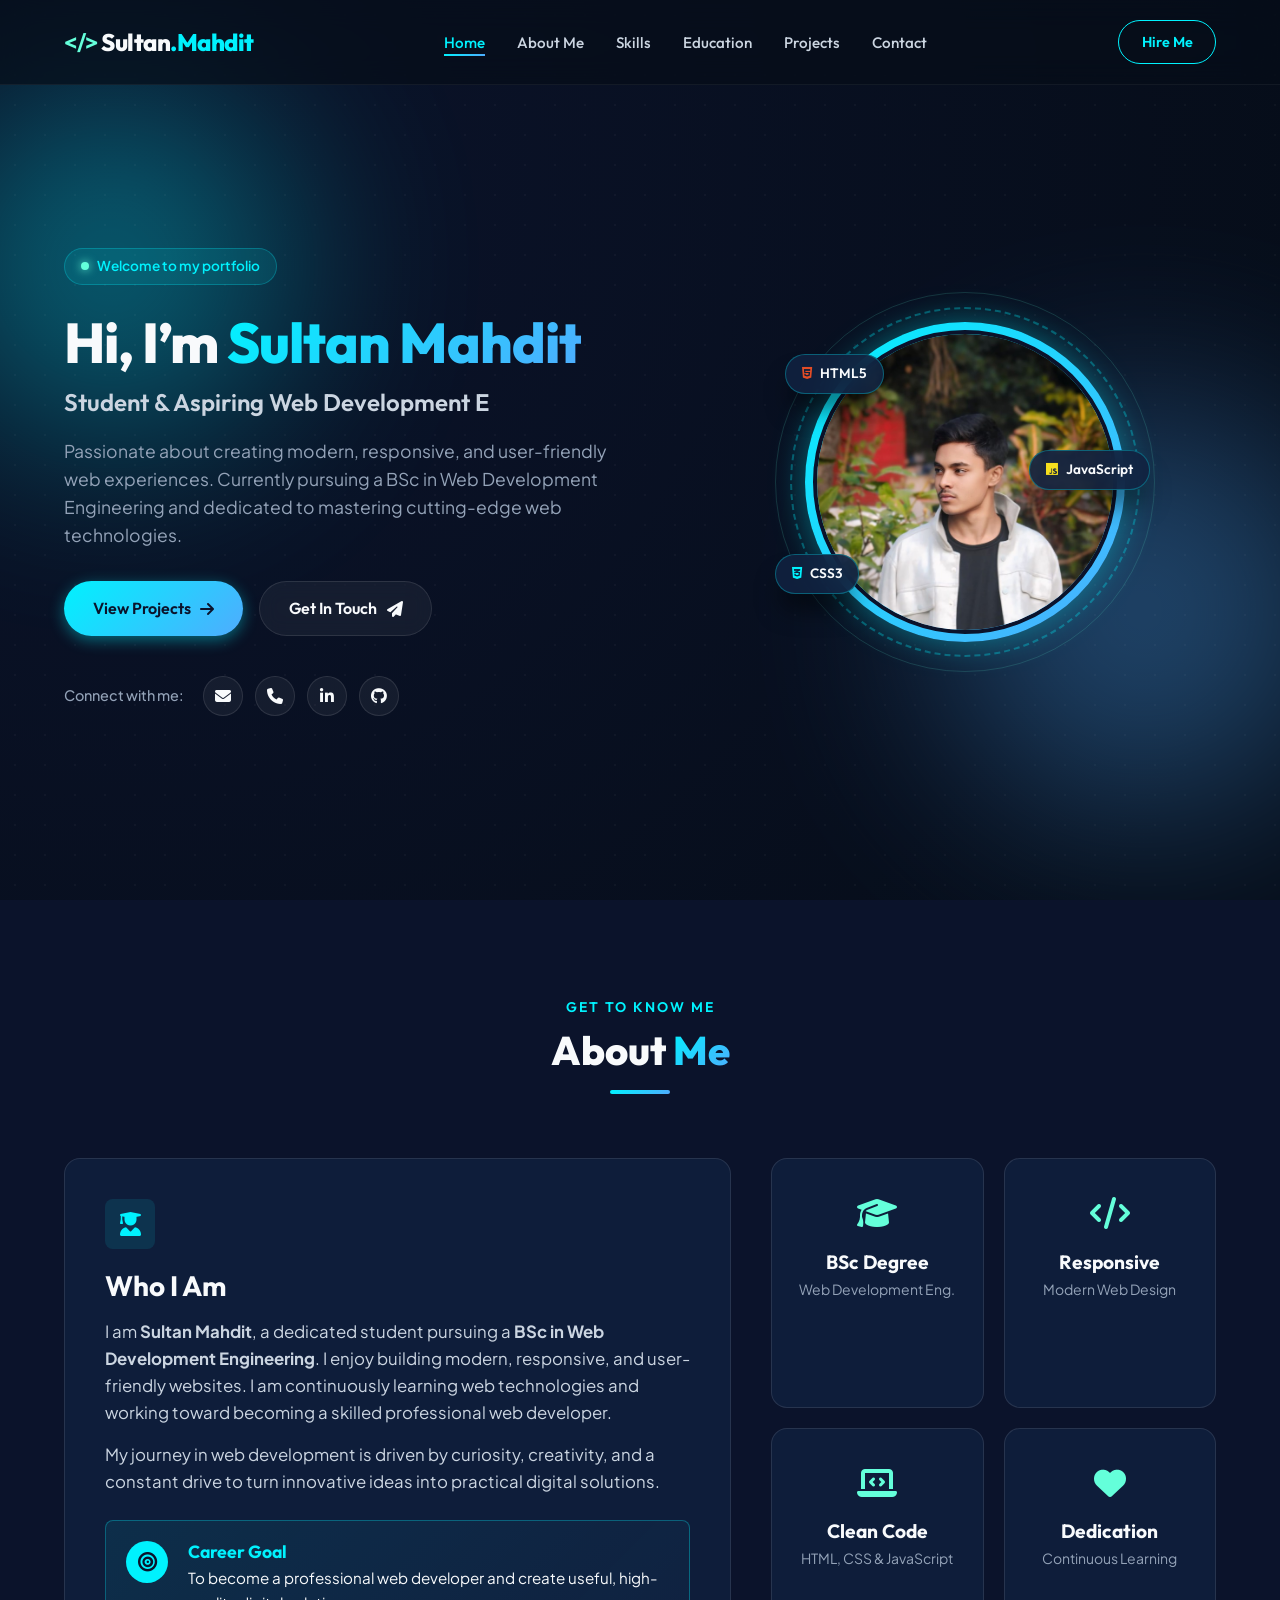
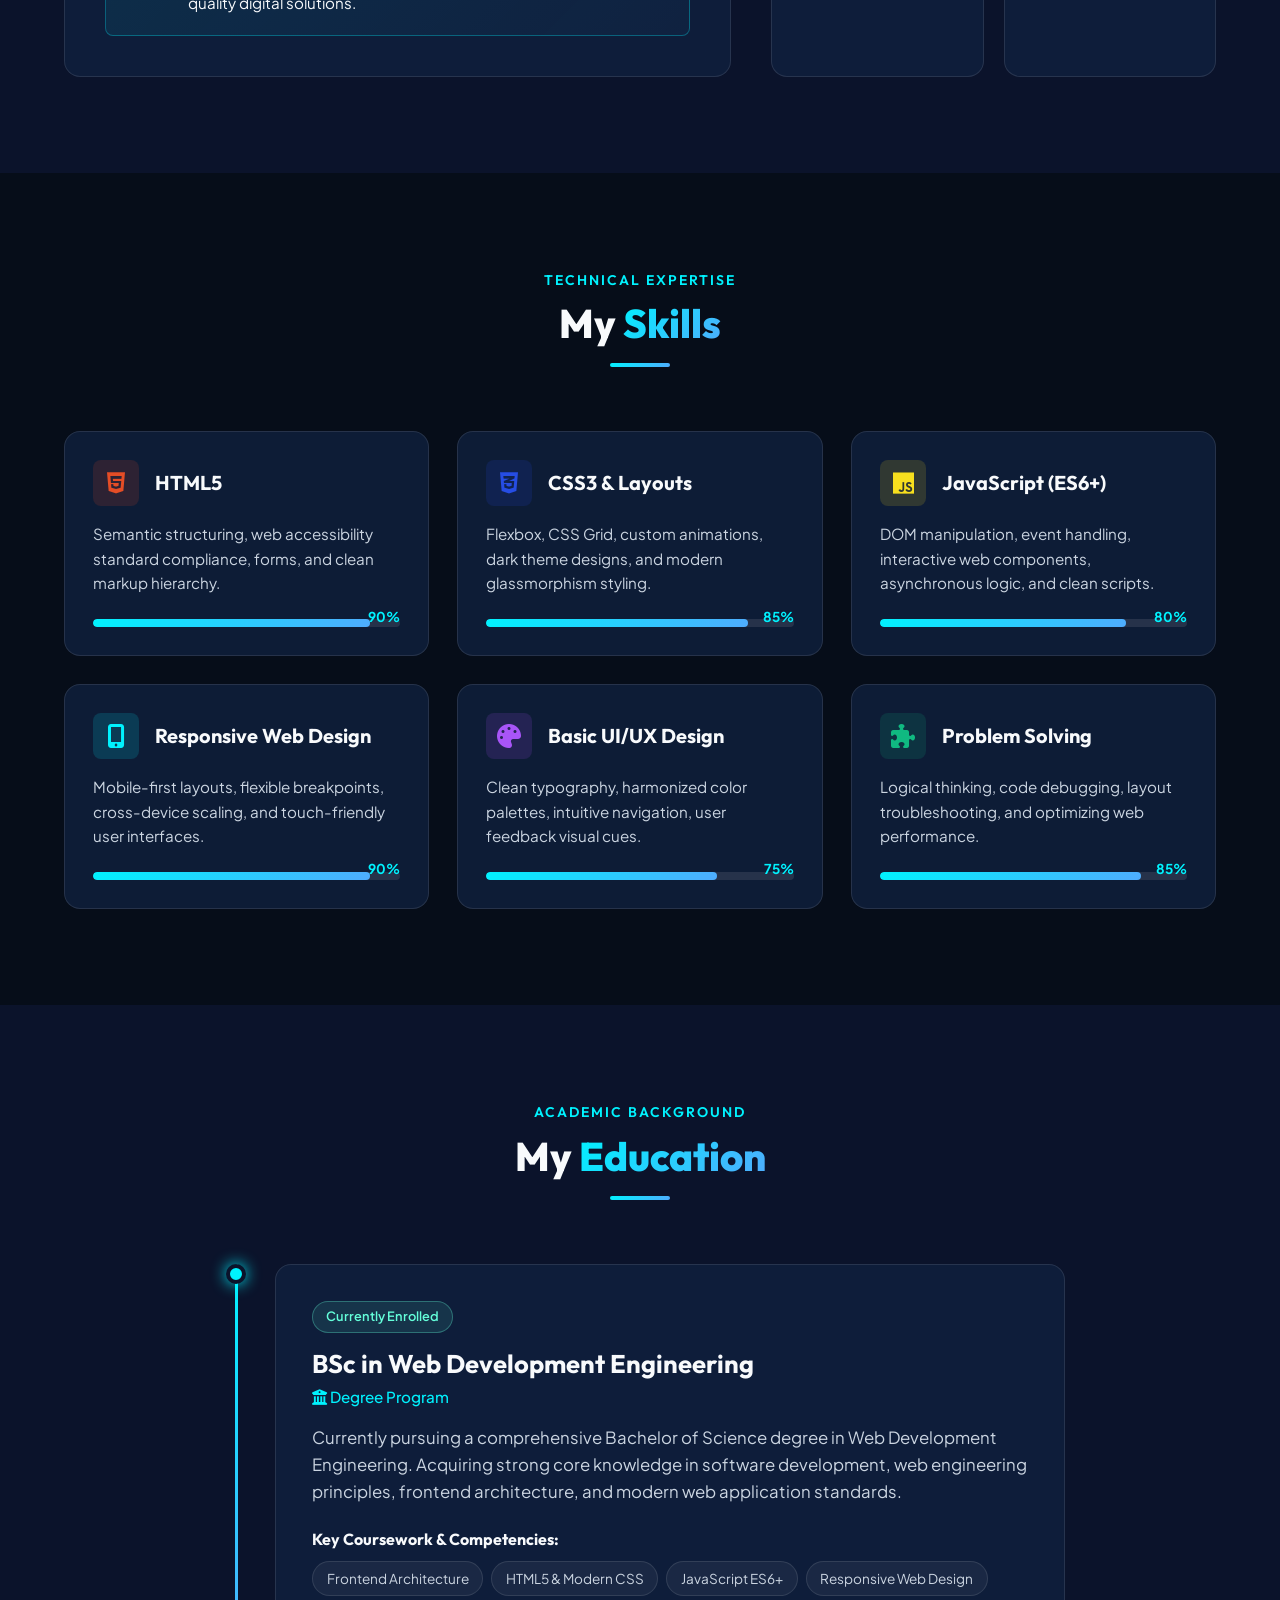
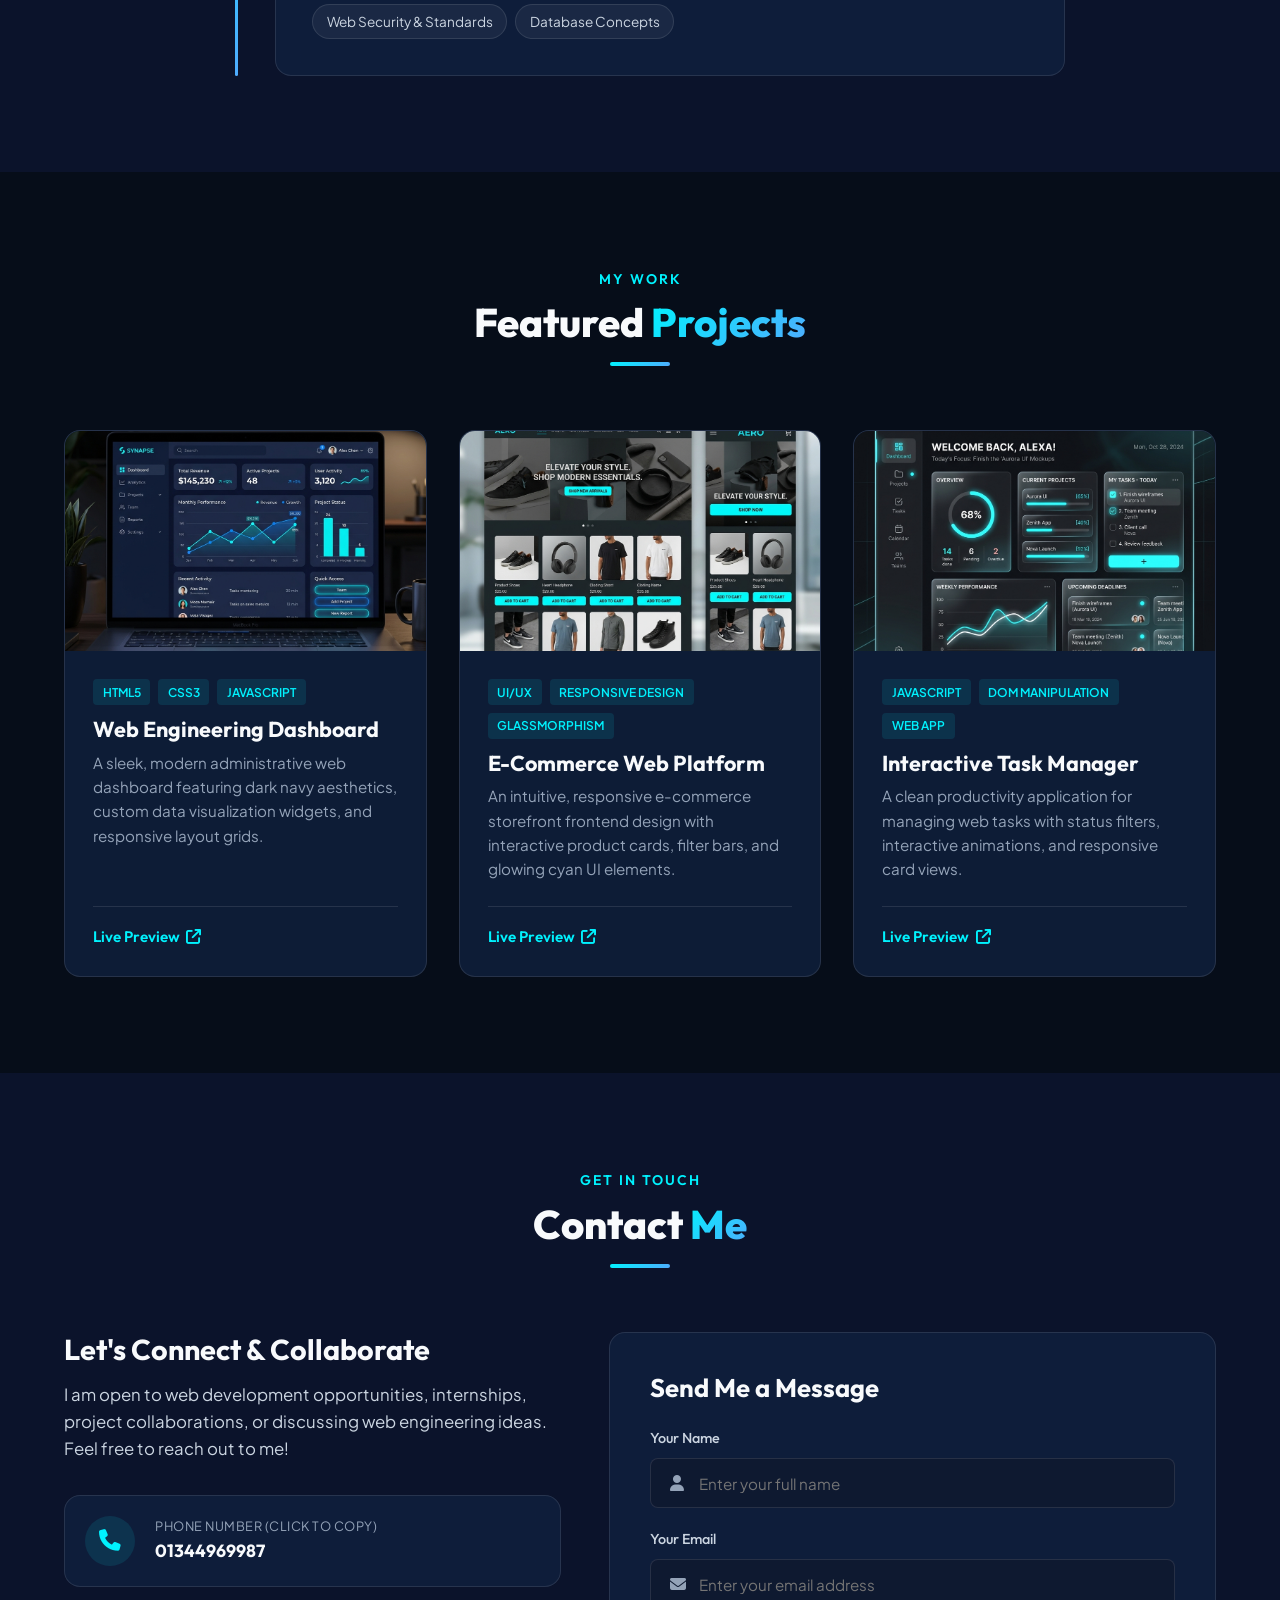
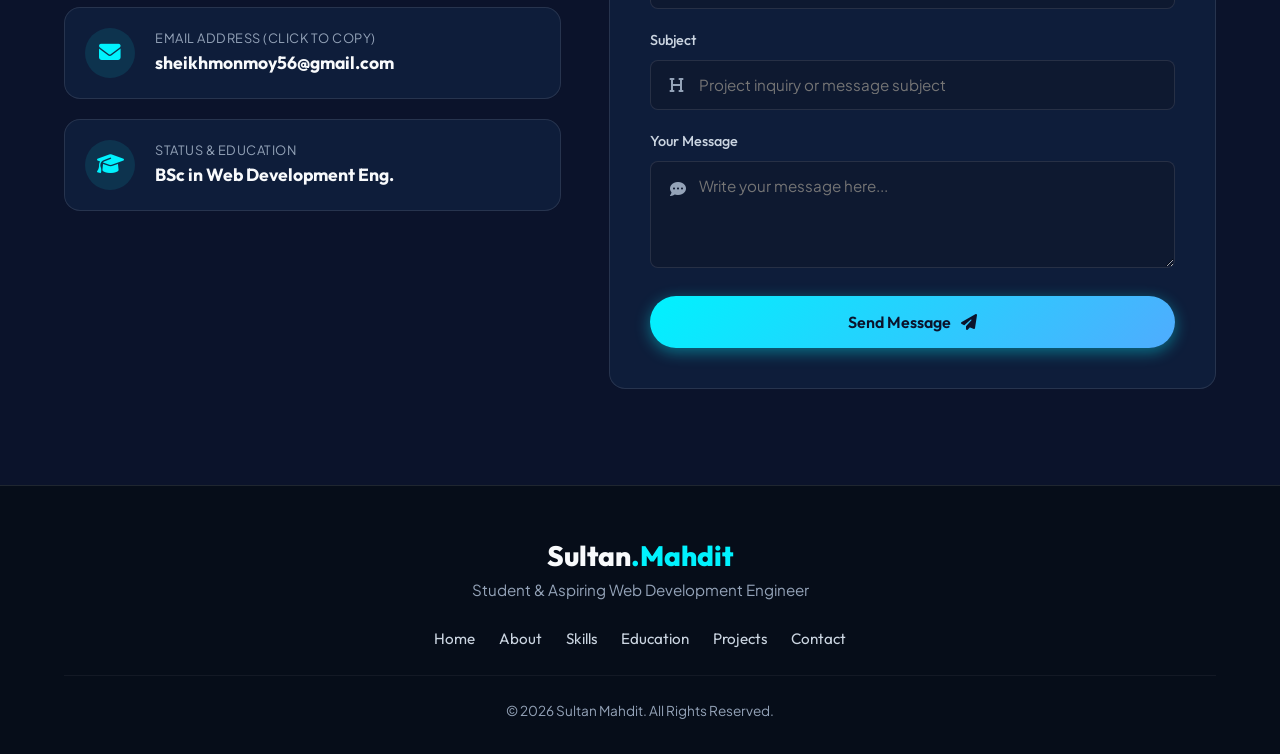
==== index.html @ b30ba855 "First commit" ====
<!DOCTYPE html>
<html lang="en">
<head>
  <meta charset="UTF-8">
  <meta name="viewport" content="width=device-width, initial-scale=1.0">
  <title>Sultan Mahdit | Student & Aspiring Web Development Engineer</title>
  <meta name="description" content="Personal portfolio of Sultan Mahdit - Student & Aspiring Web Development Engineer pursuing BSc in Web Development Engineering. View skills, projects, and contact info.">
  
  <!-- Favicon -->
  <link rel="icon" type="image/png" href="assets/images/favicon.png">
  <link rel="apple-touch-icon" href="assets/images/favicon.png">
  
  <!-- Google Fonts -->
  <link rel="preconnect" href="https://fonts.googleapis.com">
  <link rel="preconnect" href="https://fonts.gstatic.com" crossorigin>
  <link href="https://fonts.googleapis.com/css2?family=Outfit:wght@300;400;500;600;700;800&family=Plus+Jakarta+Sans:wght@400;500;600;700&display=swap" rel="stylesheet">
  
  <!-- FontAwesome Icons -->
  <link rel="stylesheet" href="https://cdnjs.cloudflare.com/ajax/libs/font-awesome/6.4.0/css/all.min.css">
  
  <!-- Custom Stylesheet -->
  <link rel="stylesheet" href="style.css">
</head>
<body>

  <!-- Navigation Bar -->
  <header class="navbar" id="navbar">
    <div class="nav-container">
      <a href="#home" class="nav-logo">
        <span class="logo-symbol">&lt;/&gt;</span> Sultan<span class="text-cyan">.Mahdit</span>
      </a>
      
      <nav class="nav-menu" id="nav-menu">
        <ul class="nav-list">
          <li class="nav-item"><a href="#home" class="nav-link active">Home</a></li>
          <li class="nav-item"><a href="#about" class="nav-link">About Me</a></li>
          <li class="nav-item"><a href="#skills" class="nav-link">Skills</a></li>
          <li class="nav-item"><a href="#education" class="nav-link">Education</a></li>
          <li class="nav-item"><a href="#projects" class="nav-link">Projects</a></li>
          <li class="nav-item"><a href="#contact" class="nav-link">Contact</a></li>
        </ul>
      </nav>

      <div class="nav-actions">
        <a href="#contact" class="btn btn-outline nav-btn">Hire Me</a>
        <button class="nav-toggle" id="nav-toggle" aria-label="Toggle navigation">
          <i class="fa-solid fa-bars"></i>
        </button>
      </div>
    </div>
  </header>

  <main>
    <!-- Hero Section -->
    <section id="home" class="hero-section">
      <div class="hero-bg-shapes">
        <div class="glow-orb orb-1"></div>
        <div class="glow-orb orb-2"></div>
        <div class="grid-pattern"></div>
      </div>

      <div class="container hero-container">
        <div class="hero-content">
          <div class="hero-badge">
            <span class="pulse-dot"></span> Welcome to my portfolio
          </div>
          
          <h1 class="hero-title">
            Hi, I’m <span class="gradient-text">Sultan Mahdit</span>
          </h1>
          
          <h2 class="hero-subtitle">
            Student & <span class="typing-text" id="typewriter">Aspiring Web Development Engineer</span>
          </h2>
          
          <p class="hero-description">
            Passionate about creating modern, responsive, and user-friendly web experiences. Currently pursuing a BSc in Web Development Engineering and dedicated to mastering cutting-edge web technologies.
          </p>

          <div class="hero-cta">
            <a href="#projects" class="btn btn-primary">
              <span>View Projects</span> <i class="fa-solid fa-arrow-right"></i>
            </a>
            <a href="#contact" class="btn btn-secondary">
              <span>Get In Touch</span> <i class="fa-solid fa-paper-plane"></i>
            </a>
          </div>

          <div class="hero-socials">
            <span class="social-label">Connect with me:</span>
            <div class="social-links">
              <a href="#contact" title="Email: sheikhmonmoy56@gmail.com" aria-label="Email"><i class="fa-solid fa-envelope"></i></a>
              <a href="#contact" title="Call: 01344969987" aria-label="Phone"><i class="fa-solid fa-phone"></i></a>
              <a href="#contact" title="LinkedIn Profile" aria-label="LinkedIn"><i class="fa-brands fa-linkedin-in"></i></a>
              <a href="#contact" title="GitHub Repository" aria-label="GitHub"><i class="fa-brands fa-github"></i></a>
            </div>
          </div>
        </div>

        <div class="hero-visual">
          <div class="avatar-wrapper">
            <div class="avatar-ring-outer"></div>
            <div class="avatar-ring-inner"></div>
            <div class="avatar-container">
              <img src="assets/images/sultan_mahdit_photo.jpg" alt="Sultan Mahdit" class="avatar-img">
            </div>
            
            <!-- Floating Tech Badges -->
            <div class="floating-badge badge-1">
              <i class="fa-brands fa-html5 text-orange"></i>
              <span>HTML5</span>
            </div>
            <div class="floating-badge badge-2">
              <i class="fa-brands fa-css3-alt text-cyan"></i>
              <span>CSS3</span>
            </div>
            <div class="floating-badge badge-3">
              <i class="fa-brands fa-js text-yellow"></i>
              <span>JavaScript</span>
            </div>
          </div>
        </div>
      </div>
    </section>

    <!-- About Me Section -->
    <section id="about" class="section about-section">
      <div class="container">
        <div class="section-header">
          <span class="section-subtitle">Get To Know Me</span>
          <h2 class="section-title">About <span class="gradient-text">Me</span></h2>
          <div class="title-bar"></div>
        </div>

        <div class="about-grid">
          <div class="about-card main-about">
            <div class="about-icon-box">
              <i class="fa-solid fa-user-graduate"></i>
            </div>
            <h3>Who I Am</h3>
            <p>
              I am <strong>Sultan Mahdit</strong>, a dedicated student pursuing a <strong>BSc in Web Development Engineering</strong>. I enjoy building modern, responsive, and user-friendly websites. I am continuously learning web technologies and working toward becoming a skilled professional web developer.
            </p>
            <p>
              My journey in web development is driven by curiosity, creativity, and a constant drive to turn innovative ideas into practical digital solutions.
            </p>

            <div class="career-goal-box">
              <div class="goal-icon">
                <i class="fa-solid fa-bullseye"></i>
              </div>
              <div class="goal-text">
                <h4>Career Goal</h4>
                <p>To become a professional web developer and create useful, high-quality digital solutions.</p>
              </div>
            </div>
          </div>

          <div class="about-stats-grid">
            <div class="stat-card">
              <div class="stat-icon"><i class="fa-solid fa-graduation-cap"></i></div>
              <div class="stat-info">
                <h3>BSc Degree</h3>
                <p>Web Development Eng.</p>
              </div>
            </div>

            <div class="stat-card">
              <div class="stat-icon"><i class="fa-solid fa-code"></i></div>
              <div class="stat-info">
                <h3>Responsive</h3>
                <p>Modern Web Design</p>
              </div>
            </div>

            <div class="stat-card">
              <div class="stat-icon"><i class="fa-solid fa-laptop-code"></i></div>
              <div class="stat-info">
                <h3>Clean Code</h3>
                <p>HTML, CSS & JavaScript</p>
              </div>
            </div>

            <div class="stat-card">
              <div class="stat-icon"><i class="fa-solid fa-heart"></i></div>
              <div class="stat-info">
                <h3>Dedication</h3>
                <p>Continuous Learning</p>
              </div>
            </div>
          </div>
        </div>
      </div>
    </section>

    <!-- Skills Section -->
    <section id="skills" class="section skills-section">
      <div class="container">
        <div class="section-header">
          <span class="section-subtitle">Technical Expertise</span>
          <h2 class="section-title">My <span class="gradient-text">Skills</span></h2>
          <div class="title-bar"></div>
        </div>

        <div class="skills-grid">
          <!-- Skill Card 1 -->
          <div class="skill-card">
            <div class="skill-header">
              <div class="skill-icon html-icon"><i class="fa-brands fa-html5"></i></div>
              <h3>HTML5</h3>
            </div>
            <p>Semantic structuring, web accessibility standard compliance, forms, and clean markup hierarchy.</p>
            <div class="skill-progress-bar">
              <div class="progress-fill" style="width: 90%;"></div>
            </div>
            <span class="skill-percent">90%</span>
          </div>

          <!-- Skill Card 2 -->
          <div class="skill-card">
            <div class="skill-header">
              <div class="skill-icon css-icon"><i class="fa-brands fa-css3-alt"></i></div>
              <h3>CSS3 & Layouts</h3>
            </div>
            <p>Flexbox, CSS Grid, custom animations, dark theme designs, and modern glassmorphism styling.</p>
            <div class="skill-progress-bar">
              <div class="progress-fill" style="width: 85%;"></div>
            </div>
            <span class="skill-percent">85%</span>
          </div>

          <!-- Skill Card 3 -->
          <div class="skill-card">
            <div class="skill-header">
              <div class="skill-icon js-icon"><i class="fa-brands fa-js"></i></div>
              <h3>JavaScript (ES6+)</h3>
            </div>
            <p>DOM manipulation, event handling, interactive web components, asynchronous logic, and clean scripts.</p>
            <div class="skill-progress-bar">
              <div class="progress-fill" style="width: 80%;"></div>
            </div>
            <span class="skill-percent">80%</span>
          </div>

          <!-- Skill Card 4 -->
          <div class="skill-card">
            <div class="skill-header">
              <div class="skill-icon responsive-icon"><i class="fa-solid fa-mobile-screen-button"></i></div>
              <h3>Responsive Web Design</h3>
            </div>
            <p>Mobile-first layouts, flexible breakpoints, cross-device scaling, and touch-friendly user interfaces.</p>
            <div class="skill-progress-bar">
              <div class="progress-fill" style="width: 90%;"></div>
            </div>
            <span class="skill-percent">90%</span>
          </div>

          <!-- Skill Card 5 -->
          <div class="skill-card">
            <div class="skill-header">
              <div class="skill-icon uiux-icon"><i class="fa-solid fa-palette"></i></div>
              <h3>Basic UI/UX Design</h3>
            </div>
            <p>Clean typography, harmonized color palettes, intuitive navigation, user feedback visual cues.</p>
            <div class="skill-progress-bar">
              <div class="progress-fill" style="width: 75%;"></div>
            </div>
            <span class="skill-percent">75%</span>
          </div>

          <!-- Skill Card 6 -->
          <div class="skill-card">
            <div class="skill-header">
              <div class="skill-icon problem-icon"><i class="fa-solid fa-puzzle-piece"></i></div>
              <h3>Problem Solving</h3>
            </div>
            <p>Logical thinking, code debugging, layout troubleshooting, and optimizing web performance.</p>
            <div class="skill-progress-bar">
              <div class="progress-fill" style="width: 85%;"></div>
            </div>
            <span class="skill-percent">85%</span>
          </div>
        </div>
      </div>
    </section>

    <!-- Education Section -->
    <section id="education" class="section education-section">
      <div class="container">
        <div class="section-header">
          <span class="section-subtitle">Academic Background</span>
          <h2 class="section-title">My <span class="gradient-text">Education</span></h2>
          <div class="title-bar"></div>
        </div>

        <div class="education-timeline">
          <div class="timeline-item">
            <div class="timeline-dot"></div>
            <div class="timeline-card">
              <div class="edu-badge">Currently Enrolled</div>
              <div class="edu-header">
                <h3>BSc in Web Development Engineering</h3>
                <span class="edu-inst"><i class="fa-solid fa-university"></i> Degree Program</span>
              </div>
              
              <p class="edu-desc">
                Currently pursuing a comprehensive Bachelor of Science degree in Web Development Engineering. Acquiring strong core knowledge in software development, web engineering principles, frontend architecture, and modern web application standards.
              </p>

              <div class="edu-highlights">
                <h4>Key Coursework & Competencies:</h4>
                <div class="tags-cloud">
                  <span class="tag">Frontend Architecture</span>
                  <span class="tag">HTML5 & Modern CSS</span>
                  <span class="tag">JavaScript ES6+</span>
                  <span class="tag">Responsive Web Design</span>
                  <span class="tag">Web Security & Standards</span>
                  <span class="tag">Database Concepts</span>
                </div>
              </div>
            </div>
          </div>
        </div>
      </div>
    </section>

    <!-- Projects Section -->
    <section id="projects" class="section projects-section">
      <div class="container">
        <div class="section-header">
          <span class="section-subtitle">My Work</span>
          <h2 class="section-title">Featured <span class="gradient-text">Projects</span></h2>
          <div class="title-bar"></div>
        </div>

        <div class="projects-grid">
          <!-- Project 1 -->
          <article class="project-card">
            <div class="project-img-wrapper">
              <img src="assets/images/project_web_dev.png" alt="Web Dev Dashboard Project" class="project-img">
              <div class="project-overlay">
                <button class="btn btn-icon view-project-btn" data-project="1">
                  <i class="fa-solid fa-expand"></i> Details
                </button>
              </div>
            </div>
            <div class="project-content">
              <div class="project-tags">
                <span>HTML5</span>
                <span>CSS3</span>
                <span>JavaScript</span>
              </div>
              <h3 class="project-title">Web Engineering Dashboard</h3>
              <p class="project-desc">
                A sleek, modern administrative web dashboard featuring dark navy aesthetics, custom data visualization widgets, and responsive layout grids.
              </p>
              <div class="project-footer">
                <button class="project-link demo-link" onclick="openDemoModal('Web Engineering Dashboard')">
                  Live Preview <i class="fa-solid fa-arrow-up-right-from-square"></i>
                </button>
              </div>
            </div>
          </article>

          <!-- Project 2 -->
          <article class="project-card">
            <div class="project-img-wrapper">
              <img src="assets/images/project_ui_design.png" alt="E-Commerce Web Design Project" class="project-img">
              <div class="project-overlay">
                <button class="btn btn-icon view-project-btn" data-project="2">
                  <i class="fa-solid fa-expand"></i> Details
                </button>
              </div>
            </div>
            <div class="project-content">
              <div class="project-tags">
                <span>UI/UX</span>
                <span>Responsive Design</span>
                <span>Glassmorphism</span>
              </div>
              <h3 class="project-title">E-Commerce Web Platform</h3>
              <p class="project-desc">
                An intuitive, responsive e-commerce storefront frontend design with interactive product cards, filter bars, and glowing cyan UI elements.
              </p>
              <div class="project-footer">
                <button class="project-link demo-link" onclick="openDemoModal('E-Commerce Web Platform')">
                  Live Preview <i class="fa-solid fa-arrow-up-right-from-square"></i>
                </button>
              </div>
            </div>
          </article>

          <!-- Project 3 -->
          <article class="project-card">
            <div class="project-img-wrapper">
              <img src="assets/images/project_app_tool.png" alt="Productivity App Project" class="project-img">
              <div class="project-overlay">
                <button class="btn btn-icon view-project-btn" data-project="3">
                  <i class="fa-solid fa-expand"></i> Details
                </button>
              </div>
            </div>
            <div class="project-content">
              <div class="project-tags">
                <span>JavaScript</span>
                <span>DOM Manipulation</span>
                <span>Web App</span>
              </div>
              <h3 class="project-title">Interactive Task Manager</h3>
              <p class="project-desc">
                A clean productivity application for managing web tasks with status filters, interactive animations, and responsive card views.
              </p>
              <div class="project-footer">
                <button class="project-link demo-link" onclick="openDemoModal('Interactive Task Manager')">
                  Live Preview <i class="fa-solid fa-arrow-up-right-from-square"></i>
                </button>
              </div>
            </div>
          </article>
        </div>
      </div>
    </section>

    <!-- Contact Section -->
    <section id="contact" class="section contact-section">
      <div class="container">
        <div class="section-header">
          <span class="section-subtitle">Get In Touch</span>
          <h2 class="section-title">Contact <span class="gradient-text">Me</span></h2>
          <div class="title-bar"></div>
        </div>

        <div class="contact-grid">
          <!-- Contact Info Cards -->
          <div class="contact-info">
            <h3>Let's Connect & Collaborate</h3>
            <p>
              I am open to web development opportunities, internships, project collaborations, or discussing web engineering ideas. Feel free to reach out to me!
            </p>

            <div class="contact-cards-list">
              <div class="contact-card clickable-contact" onclick="copyContactInfo('01344969987', 'Phone Number')" style="cursor: pointer;">
                <div class="contact-icon"><i class="fa-solid fa-phone"></i></div>
                <div class="contact-details">
                  <span class="contact-label">Phone Number (Click to copy)</span>
                  <strong class="contact-value">01344969987</strong>
                </div>
              </div>

              <div class="contact-card clickable-contact" onclick="copyContactInfo('sheikhmonmoy56@gmail.com', 'Email Address')" style="cursor: pointer;">
                <div class="contact-icon"><i class="fa-solid fa-envelope"></i></div>
                <div class="contact-details">
                  <span class="contact-label">Email Address (Click to copy)</span>
                  <strong class="contact-value">sheikhmonmoy56@gmail.com</strong>
                </div>
              </div>

              <div class="contact-card static-card">
                <div class="contact-icon"><i class="fa-solid fa-graduation-cap"></i></div>
                <div class="contact-details">
                  <span class="contact-label">Status & Education</span>
                  <strong class="contact-value">BSc in Web Development Eng.</strong>
                </div>
              </div>
            </div>
          </div>

          <!-- Contact Form -->
          <div class="contact-form-wrapper">
            <form id="contact-form" class="contact-form">
              <h3>Send Me a Message</h3>
              
              <div class="form-group">
                <label for="name">Your Name</label>
                <div class="input-with-icon">
                  <i class="fa-solid fa-user"></i>
                  <input type="text" id="name" name="name" placeholder="Enter your full name" required>
                </div>
              </div>

              <div class="form-group">
                <label for="email">Your Email</label>
                <div class="input-with-icon">
                  <i class="fa-solid fa-envelope"></i>
                  <input type="email" id="email" name="email" placeholder="Enter your email address" required>
                </div>
              </div>

              <div class="form-group">
                <label for="subject">Subject</label>
                <div class="input-with-icon">
                  <i class="fa-solid fa-heading"></i>
                  <input type="text" id="subject" name="subject" placeholder="Project inquiry or message subject" required>
                </div>
              </div>

              <div class="form-group">
                <label for="message">Your Message</label>
                <div class="input-with-icon textarea-icon">
                  <i class="fa-solid fa-comment-dots"></i>
                  <textarea id="message" name="message" rows="4" placeholder="Write your message here..." required></textarea>
                </div>
              </div>

              <button type="submit" class="btn btn-primary submit-btn">
                <span>Send Message</span> <i class="fa-solid fa-paper-plane"></i>
              </button>
            </form>
          </div>
        </div>
      </div>
    </section>
  </main>

  <!-- Footer -->
  <footer class="footer">
    <div class="container footer-container">
      <div class="footer-brand">
        <a href="#home" class="footer-logo">Sultan<span class="text-cyan">.Mahdit</span></a>
        <p>Student & Aspiring Web Development Engineer</p>
      </div>

      <div class="footer-links">
        <a href="#home">Home</a>
        <a href="#about">About</a>
        <a href="#skills">Skills</a>
        <a href="#education">Education</a>
        <a href="#projects">Projects</a>
        <a href="#contact">Contact</a>
      </div>

      <div class="footer-bottom">
        <p>&copy; 2026 Sultan Mahdit. All Rights Reserved.</p>
      </div>
    </div>
  </footer>

  <!-- Scroll To Top Button -->
  <button id="back-to-top" class="back-to-top" aria-label="Back to top">
    <i class="fa-solid fa-arrow-up"></i>
  </button>

  <!-- Modal Popup for Project Preview -->
  <div class="modal" id="demo-modal">
    <div class="modal-content">
      <button class="modal-close" id="modal-close">&times;</button>
      <div class="modal-icon"><i class="fa-solid fa-circle-check"></i></div>
      <h3 id="modal-title">Project Preview</h3>
      <p id="modal-desc">This is a live interactive project demonstration created by Sultan Mahdit for his Web Engineering portfolio.</p>
      <button class="btn btn-primary" onclick="closeDemoModal()">Close Preview</button>
    </div>
  </div>

  <!-- Custom JavaScript -->
  <script src="script.js"></script>
</body>
</html>
---- style.css ----
/* ==========================================================================
   Sultan Mahdit - Personal Portfolio Theme Stylesheet
   Color Scheme: Dark Navy Blue (#0a192f / #0b132b), Slate White (#f8fafc), Cyan Accent (#00f2fe / #64ffda)
   ========================================================================== */

:root {
  /* Color Palette */
  --bg-dark-deep: #060d19;
  --bg-dark-main: #0b132b;
  --bg-card: rgba(17, 34, 64, 0.75);
  --bg-card-hover: rgba(23, 42, 77, 0.9);
  --bg-input: rgba(15, 23, 42, 0.6);

  --accent-cyan: #00f2fe;
  --accent-teal: #64ffda;
  --accent-blue: #4facfe;
  --gradient-cyan: linear-gradient(135deg, #00f2fe 0%, #4facfe 100%);
  --gradient-card: linear-gradient(135deg, rgba(255, 255, 255, 0.05) 0%, rgba(255, 255, 255, 0.01) 100%);

  --text-main: #f8fafc;
  --text-secondary: #cbd5e1;
  --text-muted: #94a3b8;

  --border-light: rgba(255, 255, 255, 0.1);
  --border-glow: rgba(0, 242, 254, 0.3);

  /* Typography */
  --font-heading: 'Outfit', sans-serif;
  --font-body: 'Plus Jakarta Sans', sans-serif;

  /* Shadows & Glows */
  --shadow-sm: 0 4px 6px -1px rgba(0, 0, 0, 0.3);
  --shadow-lg: 0 20px 25px -5px rgba(0, 0, 0, 0.5);
  --glow-cyan: 0 0 25px rgba(0, 242, 254, 0.35);

  /* Transitions & Radii */
  --transition-fast: all 0.25s cubic-bezier(0.4, 0, 0.2, 1);
  --transition-normal: all 0.4s cubic-bezier(0.4, 0, 0.2, 1);
  --radius-sm: 8px;
  --radius-md: 16px;
  --radius-lg: 24px;
  --radius-full: 9999px;
}

/* Base Reset */
*, *::before, *::after {
  box-sizing: border-box;
  margin: 0;
  padding: 0;
}

html {
  scroll-behavior: smooth;
  font-size: 16px;
}

body {
  font-family: var(--font-body);
  background-color: var(--bg-dark-deep);
  color: var(--text-main);
  line-height: 1.6;
  overflow-x: hidden;
  position: relative;
}

a {
  color: inherit;
  text-decoration: none;
  transition: var(--transition-fast);
}

ul {
  list-style: none;
}

img {
  max-width: 100%;
  height: auto;
  display: block;
}

/* Typography Utilities */
h1, h2, h3, h4, h5, h6 {
  font-family: var(--font-heading);
  color: var(--text-main);
  line-height: 1.2;
  font-weight: 700;
}

.text-cyan {
  color: var(--accent-cyan);
}

.gradient-text {
  background: var(--gradient-cyan);
  -webkit-background-clip: text;
  -webkit-text-fill-color: transparent;
  display: inline-block;
}

.container {
  width: 100%;
  max-width: 1200px;
  margin: 0 auto;
  padding: 0 1.5rem;
}

.section {
  padding: 6rem 0;
  position: relative;
}

.section-header {
  text-align: center;
  margin-bottom: 4rem;
}

.section-subtitle {
  font-family: var(--font-heading);
  text-transform: uppercase;
  letter-spacing: 2px;
  font-size: 0.875rem;
  font-weight: 600;
  color: var(--accent-cyan);
  display: block;
  margin-bottom: 0.5rem;
}

.section-title {
  font-size: 2.5rem;
  font-weight: 800;
}

.title-bar {
  width: 60px;
  height: 4px;
  background: var(--gradient-cyan);
  margin: 1rem auto 0;
  border-radius: var(--radius-full);
}

/* Buttons */
.btn {
  display: inline-flex;
  align-items: center;
  justify-content: center;
  gap: 0.6rem;
  padding: 0.85rem 1.8rem;
  border-radius: var(--radius-full);
  font-family: var(--font-heading);
  font-weight: 600;
  font-size: 1rem;
  cursor: pointer;
  border: none;
  transition: var(--transition-fast);
}

.btn-primary {
  background: var(--gradient-cyan);
  color: #0b132b;
  box-shadow: 0 4px 15px rgba(0, 242, 254, 0.4);
}

.btn-primary:hover {
  transform: translateY(-3px);
  box-shadow: 0 8px 25px rgba(0, 242, 254, 0.6);
}

.btn-secondary {
  background: rgba(255, 255, 255, 0.05);
  color: var(--text-main);
  border: 1px solid var(--border-light);
  backdrop-filter: blur(10px);
}

.btn-secondary:hover {
  background: rgba(0, 242, 254, 0.1);
  border-color: var(--accent-cyan);
  color: var(--accent-cyan);
  transform: translateY(-3px);
}

.btn-outline {
  background: transparent;
  color: var(--accent-cyan);
  border: 1px solid var(--accent-cyan);
  padding: 0.6rem 1.4rem;
  font-size: 0.9rem;
}

.btn-outline:hover {
  background: var(--accent-cyan);
  color: #0b132b;
  box-shadow: var(--glow-cyan);
}

/* Header & Navigation Bar */
.navbar {
  position: fixed;
  top: 0;
  left: 0;
  width: 100%;
  z-index: 1000;
  padding: 1.25rem 0;
  transition: var(--transition-fast);
  background: rgba(6, 13, 25, 0.7);
  backdrop-filter: blur(15px);
  border-bottom: 1px solid rgba(255, 255, 255, 0.05);
}

.navbar.scrolled {
  padding: 0.85rem 0;
  background: rgba(6, 13, 25, 0.95);
  box-shadow: 0 10px 30px rgba(0, 0, 0, 0.5);
  border-bottom-color: rgba(0, 242, 254, 0.15);
}

.nav-container {
  display: flex;
  align-items: center;
  justify-content: space-between;
  max-width: 1200px;
  margin: 0 auto;
  padding: 0 1.5rem;
}

.nav-logo {
  font-family: var(--font-heading);
  font-size: 1.5rem;
  font-weight: 800;
  color: var(--text-main);
  letter-spacing: -0.5px;
}

.logo-symbol {
  color: var(--accent-teal);
  font-weight: 600;
}

.nav-list {
  display: flex;
  gap: 2rem;
}

.nav-link {
  font-family: var(--font-heading);
  font-weight: 500;
  color: var(--text-secondary);
  font-size: 0.95rem;
  position: relative;
  padding: 0.25rem 0;
}

.nav-link::after {
  content: '';
  position: absolute;
  bottom: 0;
  left: 0;
  width: 0;
  height: 2px;
  background: var(--gradient-cyan);
  transition: var(--transition-fast);
}

.nav-link:hover, .nav-link.active {
  color: var(--accent-cyan);
}

.nav-link:hover::after, .nav-link.active::after {
  width: 100%;
}

.nav-actions {
  display: flex;
  align-items: center;
  gap: 1rem;
}

.nav-toggle {
  display: none;
  background: none;
  border: none;
  color: var(--text-main);
  font-size: 1.5rem;
  cursor: pointer;
  padding: 0.5rem;
}

/* Hero Section */
.hero-section {
  min-height: 100vh;
  padding: 8rem 0 4rem;
  display: flex;
  align-items: center;
  position: relative;
  overflow: hidden;
  background: radial-gradient(circle at 10% 20%, rgba(11, 19, 43, 1) 0%, rgba(6, 13, 25, 1) 90%);
}

.hero-bg-shapes {
  position: absolute;
  inset: 0;
  pointer-events: none;
}

.glow-orb {
  position: absolute;
  border-radius: 50%;
  filter: blur(100px);
  opacity: 0.35;
}

.orb-1 {
  width: 350px;
  height: 350px;
  background: #00f2fe;
  top: 10%;
  left: -5%;
}

.orb-2 {
  width: 400px;
  height: 400px;
  background: #4facfe;
  bottom: 10%;
  right: -5%;
}

.grid-pattern {
  position: absolute;
  inset: 0;
  background-image: radial-gradient(rgba(255, 255, 255, 0.08) 1px, transparent 1px);
  background-size: 30px 30px;
  opacity: 0.4;
}

.hero-container {
  display: grid;
  grid-template-columns: 1.2fr 1fr;
  gap: 3rem;
  align-items: center;
  position: relative;
  z-index: 2;
}

.hero-badge {
  display: inline-flex;
  align-items: center;
  gap: 0.5rem;
  padding: 0.4rem 1rem;
  border-radius: var(--radius-full);
  background: rgba(0, 242, 254, 0.1);
  border: 1px solid rgba(0, 242, 254, 0.25);
  color: var(--accent-cyan);
  font-size: 0.85rem;
  font-weight: 600;
  margin-bottom: 1.5rem;
}

.pulse-dot {
  width: 8px;
  height: 8px;
  background-color: var(--accent-teal);
  border-radius: 50%;
  box-shadow: 0 0 10px var(--accent-teal);
  animation: pulse 2s infinite;
}

@keyframes pulse {
  0% { transform: scale(0.95); box-shadow: 0 0 0 0 rgba(100, 255, 218, 0.7); }
  70% { transform: scale(1); box-shadow: 0 0 0 10px rgba(100, 255, 218, 0); }
  100% { transform: scale(0.95); box-shadow: 0 0 0 0 rgba(100, 255, 218, 0); }
}

.hero-title {
  font-size: 3.5rem;
  font-weight: 800;
  letter-spacing: -1px;
  margin-bottom: 0.75rem;
}

.hero-subtitle {
  font-size: 1.5rem;
  font-weight: 600;
  color: var(--text-secondary);
  margin-bottom: 1.25rem;
}

.hero-description {
  font-size: 1.1rem;
  color: var(--text-muted);
  margin-bottom: 2rem;
  max-width: 580px;
}

.hero-cta {
  display: flex;
  gap: 1rem;
  margin-bottom: 2.5rem;
}

.hero-socials {
  display: flex;
  align-items: center;
  gap: 1.2rem;
}

.social-label {
  font-size: 0.9rem;
  color: var(--text-muted);
  font-weight: 500;
}

.social-links {
  display: flex;
  gap: 0.75rem;
}

.social-links a {
  width: 40px;
  height: 40px;
  border-radius: 50%;
  background: rgba(255, 255, 255, 0.05);
  border: 1px solid var(--border-light);
  display: flex;
  align-items: center;
  justify-content: center;
  color: var(--text-main);
  font-size: 1rem;
}

.social-links a:hover {
  background: var(--accent-cyan);
  color: #0b132b;
  border-color: var(--accent-cyan);
  transform: translateY(-3px);
  box-shadow: var(--glow-cyan);
}

/* Hero Visual / Avatar */
.hero-visual {
  display: flex;
  justify-content: center;
  position: relative;
}

.avatar-wrapper {
  position: relative;
  width: 320px;
  height: 320px;
}

.avatar-container {
  width: 100%;
  height: 100%;
  border-radius: 50%;
  padding: 8px;
  background: var(--gradient-cyan);
  box-shadow: 0 0 35px rgba(0, 242, 254, 0.4);
  position: relative;
  z-index: 2;
  overflow: hidden;
}

.avatar-img {
  width: 100%;
  height: 100%;
  object-fit: cover;
  object-position: top center;
  border-radius: 50%;
  border: 4px solid var(--bg-dark-main);
  transition: var(--transition-normal);
}

.avatar-wrapper:hover .avatar-img {
  transform: scale(1.03);
}

.avatar-ring-outer {
  position: absolute;
  inset: -15px;
  border-radius: 50%;
  border: 2px dashed rgba(0, 242, 254, 0.3);
  animation: spin 30s linear infinite;
}

.avatar-ring-inner {
  position: absolute;
  inset: -30px;
  border-radius: 50%;
  border: 1px solid rgba(100, 255, 218, 0.15);
}

@keyframes spin {
  from { transform: rotate(0deg); }
  to { transform: rotate(360deg); }
}

/* Floating Tech Badges */
.floating-badge {
  position: absolute;
  display: flex;
  align-items: center;
  gap: 0.5rem;
  padding: 0.5rem 1rem;
  background: rgba(17, 34, 64, 0.9);
  backdrop-filter: blur(12px);
  border: 1px solid var(--border-glow);
  border-radius: var(--radius-full);
  box-shadow: var(--shadow-lg);
  font-family: var(--font-heading);
  font-weight: 600;
  font-size: 0.85rem;
  z-index: 3;
  animation: float 4s ease-in-out infinite alternate;
}

.badge-1 { top: 10%; left: -20px; animation-delay: 0s; }
.badge-2 { bottom: 15%; left: -30px; animation-delay: 1.3s; }
.badge-3 { top: 40%; right: -25px; animation-delay: 2.6s; }

.text-orange { color: #e44d26; }
.text-cyan { color: #00f2fe; }
.text-yellow { color: #f7df1e; }

@keyframes float {
  0% { transform: translateY(0); }
  100% { transform: translateY(-12px); }
}

/* About Me Section */
.about-section {
  background: var(--bg-dark-main);
}

.about-grid {
  display: grid;
  grid-template-columns: 1.2fr 0.8fr;
  gap: 2.5rem;
}

.about-card {
  background: var(--bg-card);
  border: 1px solid var(--border-light);
  border-radius: var(--radius-md);
  padding: 2.5rem;
  backdrop-filter: blur(12px);
}

.about-icon-box {
  width: 50px;
  height: 50px;
  border-radius: var(--radius-sm);
  background: rgba(0, 242, 254, 0.1);
  color: var(--accent-cyan);
  display: flex;
  align-items: center;
  justify-content: center;
  font-size: 1.5rem;
  margin-bottom: 1.25rem;
}

.main-about h3 {
  font-size: 1.75rem;
  margin-bottom: 1rem;
}

.main-about p {
  color: var(--text-secondary);
  margin-bottom: 1rem;
  font-size: 1.05rem;
}

.career-goal-box {
  display: flex;
  align-items: flex-start;
  gap: 1.25rem;
  background: linear-gradient(135deg, rgba(0, 242, 254, 0.08) 0%, rgba(79, 172, 254, 0.03) 100%);
  border: 1px solid rgba(0, 242, 254, 0.3);
  border-radius: var(--radius-sm);
  padding: 1.25rem;
  margin-top: 1.5rem;
}

.goal-icon {
  width: 42px;
  height: 42px;
  border-radius: 50%;
  background: var(--accent-cyan);
  color: #0b132b;
  display: flex;
  align-items: center;
  justify-content: center;
  font-size: 1.2rem;
  flex-shrink: 0;
}

.goal-text h4 {
  font-size: 1.1rem;
  margin-bottom: 0.25rem;
  color: var(--accent-cyan);
}

.goal-text p {
  margin-bottom: 0;
  font-size: 0.95rem;
  color: var(--text-main);
}

.about-stats-grid {
  display: grid;
  grid-template-columns: repeat(2, 1fr);
  gap: 1.25rem;
}

.stat-card {
  background: var(--bg-card);
  border: 1px solid var(--border-light);
  border-radius: var(--radius-md);
  padding: 1.75rem 1.25rem;
  text-align: center;
  transition: var(--transition-fast);
}

.stat-card:hover {
  transform: translateY(-5px);
  border-color: var(--accent-cyan);
  box-shadow: 0 10px 25px rgba(0, 0, 0, 0.4);
}

.stat-icon {
  font-size: 2rem;
  color: var(--accent-teal);
  margin-bottom: 0.75rem;
}

.stat-info h3 {
  font-size: 1.2rem;
  margin-bottom: 0.25rem;
}

.stat-info p {
  font-size: 0.875rem;
  color: var(--text-muted);
}

/* Skills Section */
.skills-grid {
  display: grid;
  grid-template-columns: repeat(auto-fit, minmax(320px, 1fr));
  gap: 1.75rem;
}

.skill-card {
  background: var(--bg-card);
  border: 1px solid var(--border-light);
  border-radius: var(--radius-md);
  padding: 1.75rem;
  position: relative;
  transition: var(--transition-fast);
  backdrop-filter: blur(12px);
}

.skill-card:hover {
  transform: translateY(-5px);
  border-color: var(--border-glow);
  box-shadow: 0 15px 30px rgba(0, 0, 0, 0.4);
}

.skill-header {
  display: flex;
  align-items: center;
  gap: 1rem;
  margin-bottom: 1rem;
}

.skill-icon {
  width: 46px;
  height: 46px;
  border-radius: var(--radius-sm);
  display: flex;
  align-items: center;
  justify-content: center;
  font-size: 1.5rem;
}

.html-icon { background: rgba(228, 77, 38, 0.15); color: #e44d26; }
.css-icon { background: rgba(38, 77, 228, 0.15); color: #264de4; }
.js-icon { background: rgba(247, 223, 30, 0.15); color: #f7df1e; }
.responsive-icon { background: rgba(0, 242, 254, 0.15); color: #00f2fe; }
.uiux-icon { background: rgba(168, 85, 247, 0.15); color: #a855f7; }
.problem-icon { background: rgba(16, 185, 129, 0.15); color: #10b981; }

.skill-card h3 {
  font-size: 1.25rem;
}

.skill-card p {
  color: var(--text-secondary);
  font-size: 0.95rem;
  margin-bottom: 1.5rem;
  min-height: 48px;
}

.skill-progress-bar {
  width: 100%;
  height: 8px;
  background: rgba(255, 255, 255, 0.1);
  border-radius: var(--radius-full);
  overflow: hidden;
}

.progress-fill {
  height: 100%;
  background: var(--gradient-cyan);
  border-radius: var(--radius-full);
  transition: width 1.5s ease-in-out;
}

.skill-percent {
  position: absolute;
  bottom: 1.75rem;
  right: 1.75rem;
  font-size: 0.85rem;
  font-weight: 700;
  color: var(--accent-cyan);
}

/* Education Section */
.education-section {
  background: var(--bg-dark-main);
}

.education-timeline {
  max-width: 850px;
  margin: 0 auto;
  position: relative;
}

.education-timeline::before {
  content: '';
  position: absolute;
  top: 0;
  left: 20px;
  height: 100%;
  width: 3px;
  background: var(--gradient-cyan);
  border-radius: var(--radius-full);
}

.timeline-item {
  position: relative;
  padding-left: 60px;
}

.timeline-dot {
  position: absolute;
  top: 0;
  left: 11px;
  width: 20px;
  height: 20px;
  border-radius: 50%;
  background: var(--accent-cyan);
  box-shadow: 0 0 15px var(--accent-cyan);
  border: 4px solid var(--bg-dark-main);
}

.timeline-card {
  background: var(--bg-card);
  border: 1px solid var(--border-light);
  border-radius: var(--radius-md);
  padding: 2.25rem;
  backdrop-filter: blur(12px);
  position: relative;
}

.edu-badge {
  display: inline-block;
  padding: 0.3rem 0.8rem;
  background: rgba(100, 255, 218, 0.1);
  border: 1px solid rgba(100, 255, 218, 0.3);
  color: var(--accent-teal);
  border-radius: var(--radius-full);
  font-size: 0.8rem;
  font-weight: 600;
  margin-bottom: 1rem;
}

.edu-header h3 {
  font-size: 1.6rem;
  margin-bottom: 0.35rem;
}

.edu-inst {
  color: var(--accent-cyan);
  font-size: 0.95rem;
  font-weight: 500;
  display: block;
  margin-bottom: 1rem;
}

.edu-desc {
  color: var(--text-secondary);
  margin-bottom: 1.5rem;
  font-size: 1.05rem;
}

.edu-highlights h4 {
  font-size: 1rem;
  margin-bottom: 0.75rem;
  color: var(--text-main);
}

.tags-cloud {
  display: flex;
  flex-wrap: wrap;
  gap: 0.5rem;
}

.tag {
  background: rgba(255, 255, 255, 0.05);
  border: 1px solid var(--border-light);
  padding: 0.35rem 0.85rem;
  border-radius: var(--radius-full);
  font-size: 0.85rem;
  color: var(--text-secondary);
}

/* Projects Section */
.projects-grid {
  display: grid;
  grid-template-columns: repeat(auto-fit, minmax(330px, 1fr));
  gap: 2rem;
}

.project-card {
  background: var(--bg-card);
  border: 1px solid var(--border-light);
  border-radius: var(--radius-md);
  overflow: hidden;
  transition: var(--transition-fast);
  display: flex;
  flex-direction: column;
}

.project-card:hover {
  transform: translateY(-8px);
  border-color: var(--border-glow);
  box-shadow: 0 20px 40px rgba(0, 0, 0, 0.6);
}

.project-img-wrapper {
  position: relative;
  width: 100%;
  height: 220px;
  overflow: hidden;
}

.project-img {
  width: 100%;
  height: 100%;
  object-fit: cover;
  transition: var(--transition-normal);
}

.project-card:hover .project-img {
  transform: scale(1.08);
}

.project-overlay {
  position: absolute;
  inset: 0;
  background: rgba(6, 13, 25, 0.75);
  backdrop-filter: blur(4px);
  display: flex;
  align-items: center;
  justify-content: center;
  opacity: 0;
  transition: var(--transition-fast);
}

.project-card:hover .project-overlay {
  opacity: 1;
}

.project-content {
  padding: 1.75rem;
  display: flex;
  flex-direction: column;
  flex: 1;
}

.project-tags {
  display: flex;
  gap: 0.5rem;
  margin-bottom: 0.75rem;
  flex-wrap: wrap;
}

.project-tags span {
  font-size: 0.75rem;
  font-weight: 600;
  text-transform: uppercase;
  color: var(--accent-cyan);
  background: rgba(0, 242, 254, 0.1);
  padding: 0.2rem 0.6rem;
  border-radius: 4px;
}

.project-title {
  font-size: 1.35rem;
  margin-bottom: 0.5rem;
}

.project-desc {
  color: var(--text-muted);
  font-size: 0.95rem;
  margin-bottom: 1.5rem;
  flex: 1;
}

.project-footer {
  padding-top: 1rem;
  border-top: 1px solid var(--border-light);
}

.project-link {
  background: none;
  border: none;
  color: var(--accent-cyan);
  font-family: var(--font-heading);
  font-weight: 600;
  font-size: 0.95rem;
  display: inline-flex;
  align-items: center;
  gap: 0.4rem;
  cursor: pointer;

}

.project-link:hover {
  color: var(--text-main);
  transform: translateX(4px);
}

/* Contact Section */
.contact-section {
  background: var(--bg-dark-main);
}

.contact-grid {
  display: grid;
  grid-template-columns: 0.9fr 1.1fr;
  gap: 3rem;
  align-items: start;
}

.contact-info h3 {
  font-size: 1.8rem;
  margin-bottom: 1rem;
}

.contact-info p {
  color: var(--text-secondary);
  font-size: 1.05rem;
  margin-bottom: 2rem;
}

.contact-cards-list {
  display: flex;
  flex-direction: column;
  gap: 1.25rem;
}

.contact-card {
  display: flex;
  align-items: center;
  gap: 1.25rem;
  background: var(--bg-card);
  border: 1px solid var(--border-light);
  border-radius: var(--radius-md);
  padding: 1.25rem;
  backdrop-filter: blur(12px);
  transition: var(--transition-fast);
}

.contact-card:hover:not(.static-card) {
  border-color: var(--accent-cyan);
  transform: translateX(8px);
  box-shadow: 0 10px 20px rgba(0, 0, 0, 0.4);
}

.contact-icon {
  width: 50px;
  height: 50px;
  border-radius: 50%;
  background: rgba(0, 242, 254, 0.1);
  color: var(--accent-cyan);
  display: flex;
  align-items: center;
  justify-content: center;
  font-size: 1.35rem;
  flex-shrink: 0;
}

.contact-details {
  display: flex;
  flex-direction: column;
}

.contact-label {
  font-size: 0.8rem;
  color: var(--text-muted);
  text-transform: uppercase;
  letter-spacing: 0.5px;
}

.contact-value {
  font-size: 1.1rem;
  color: var(--text-main);
  font-family: var(--font-heading);
}

/* Contact Form */
.contact-form-wrapper {
  background: var(--bg-card);
  border: 1px solid var(--border-light);
  border-radius: var(--radius-md);
  padding: 2.5rem;
  backdrop-filter: blur(12px);
}

.contact-form h3 {
  font-size: 1.6rem;
  margin-bottom: 1.5rem;
}

.form-group {
  margin-bottom: 1.25rem;
}

.form-group label {
  display: block;
  font-family: var(--font-heading);
  font-size: 0.9rem;
  font-weight: 500;
  margin-bottom: 0.5rem;
  color: var(--text-secondary);
}

.input-with-icon {
  position: relative;
  display: flex;
  align-items: center;
}

.input-with-icon i {
  position: absolute;
  left: 1.25rem;
  color: var(--text-muted);
  font-size: 1rem;
}

.textarea-icon i {
  top: 1.25rem;
}

.input-with-icon input,
.input-with-icon textarea {
  width: 100%;
  padding: 0.9rem 1rem 0.9rem 3rem;
  background: var(--bg-input);
  border: 1px solid var(--border-light);
  border-radius: var(--radius-sm);
  color: var(--text-main);
  font-family: var(--font-body);
  font-size: 0.95rem;
  transition: var(--transition-fast);
  outline: none;
}

.input-with-icon textarea {
  resize: vertical;
}

.input-with-icon input:focus,
.input-with-icon textarea:focus {
  border-color: var(--accent-cyan);
  box-shadow: 0 0 10px rgba(0, 242, 254, 0.2);
  background: rgba(15, 23, 42, 0.9);
}

.submit-btn {
  width: 100%;
  margin-top: 0.5rem;
  padding: 1rem;
}

/* Footer */
.footer {
  background: var(--bg-dark-deep);
  border-top: 1px solid var(--border-light);
  padding: 3rem 0 2rem;
}

.footer-container {
  display: flex;
  flex-direction: column;
  align-items: center;
  text-align: center;
  gap: 1.5rem;
}

.footer-logo {
  font-family: var(--font-heading);
  font-size: 1.75rem;
  font-weight: 800;
  color: var(--text-main);
}

.footer-brand p {
  color: var(--text-muted);
  font-size: 0.95rem;
}

.footer-links {
  display: flex;
  gap: 1.5rem;
  flex-wrap: wrap;
  justify-content: center;
}

.footer-links a {
  color: var(--text-secondary);
  font-family: var(--font-heading);
  font-size: 0.95rem;
}

.footer-links a:hover {
  color: var(--accent-cyan);
}

.footer-bottom {
  padding-top: 1.5rem;
  border-top: 1px solid rgba(255, 255, 255, 0.05);
  width: 100%;
  color: var(--text-muted);
  font-size: 0.85rem;
}

/* Back To Top Button */
.back-to-top {
  position: fixed;
  bottom: 2rem;
  right: 2rem;
  width: 48px;
  height: 48px;
  border-radius: 50%;
  background: var(--gradient-cyan);
  color: #0b132b;
  border: none;
  font-size: 1.1rem;
  cursor: pointer;
  box-shadow: 0 4px 15px rgba(0, 242, 254, 0.4);
  opacity: 0;
  visibility: hidden;
  transition: var(--transition-fast);
  z-index: 999;
}

.back-to-top.visible {
  opacity: 1;
  visibility: visible;
}

.back-to-top:hover {
  transform: translateY(-4px);
  box-shadow: 0 8px 25px rgba(0, 242, 254, 0.6);
}

/* Modal Window */
.modal {
  position: fixed;
  inset: 0;
  background: rgba(6, 13, 25, 0.85);
  backdrop-filter: blur(8px);
  display: flex;
  align-items: center;
  justify-content: center;
  z-index: 2000;
  opacity: 0;
  visibility: hidden;
  transition: var(--transition-fast);
  padding: 1.5rem;
}

.modal.active {
  opacity: 1;
  visibility: visible;
}

.modal-content {
  background: var(--bg-card);
  border: 1px solid var(--border-glow);
  border-radius: var(--radius-md);
  padding: 2.5rem;
  max-width: 500px;
  width: 100%;
  text-align: center;
  position: relative;
  box-shadow: var(--shadow-lg);
}

.modal-close {
  position: absolute;
  top: 1rem;
  right: 1.25rem;
  background: none;
  border: none;
  color: var(--text-muted);
  font-size: 1.8rem;
  cursor: pointer;
}

.modal-close:hover {
  color: var(--accent-cyan);
}

.modal-icon {
  font-size: 3rem;
  color: var(--accent-cyan);
  margin-bottom: 1rem;
}

.modal-content h3 {
  font-size: 1.6rem;
  margin-bottom: 0.75rem;
}

.modal-content p {
  color: var(--text-secondary);
  margin-bottom: 1.5rem;
}

/* Responsive Layout Breakpoints */
@media (max-width: 1024px) {
  .hero-container {
    grid-template-columns: 1fr;
    text-align: center;
  }

  .hero-description {
    margin: 0 auto 2rem;
  }

  .hero-cta {
    justify-content: center;
  }

  .hero-socials {
    justify-content: center;
  }

  .hero-visual {
    margin-top: 2rem;
  }

  .about-grid, .contact-grid {
    grid-template-columns: 1fr;
  }
}

@media (max-width: 768px) {
  .hero-title {
    font-size: 2.75rem;
  }

  .hero-subtitle {
    font-size: 1.25rem;
  }

  .nav-menu {
    position: fixed;
    top: 75px;
    right: -100%;
    width: 80%;
    max-width: 300px;
    height: calc(100vh - 75px);
    background: rgba(6, 13, 25, 0.98);
    backdrop-filter: blur(20px);
    border-left: 1px solid var(--border-light);
    padding: 2.5rem 1.5rem;
    transition: var(--transition-fast);
  }

  .nav-menu.active {
    right: 0;
  }

  .nav-list {
    flex-direction: column;
    gap: 1.5rem;
  }

  .nav-toggle {
    display: block;
  }

  .nav-btn {
    display: none;
  }

  .avatar-wrapper {
    width: 260px;
    height: 260px;
  }

  .badge-1 { top: 5%; left: -10px; }
  .badge-2 { bottom: 5%; left: -10px; }
  .badge-3 { top: 35%; right: -10px; }
}

@media (max-width: 480px) {
  .section {
    padding: 4rem 0;
  }

  .hero-title {
    font-size: 2.2rem;
  }

  .hero-cta {
    flex-direction: column;
  }

  .btn {
    width: 100%;
  }

  .about-stats-grid {
    grid-template-columns: 1fr;
  }
}
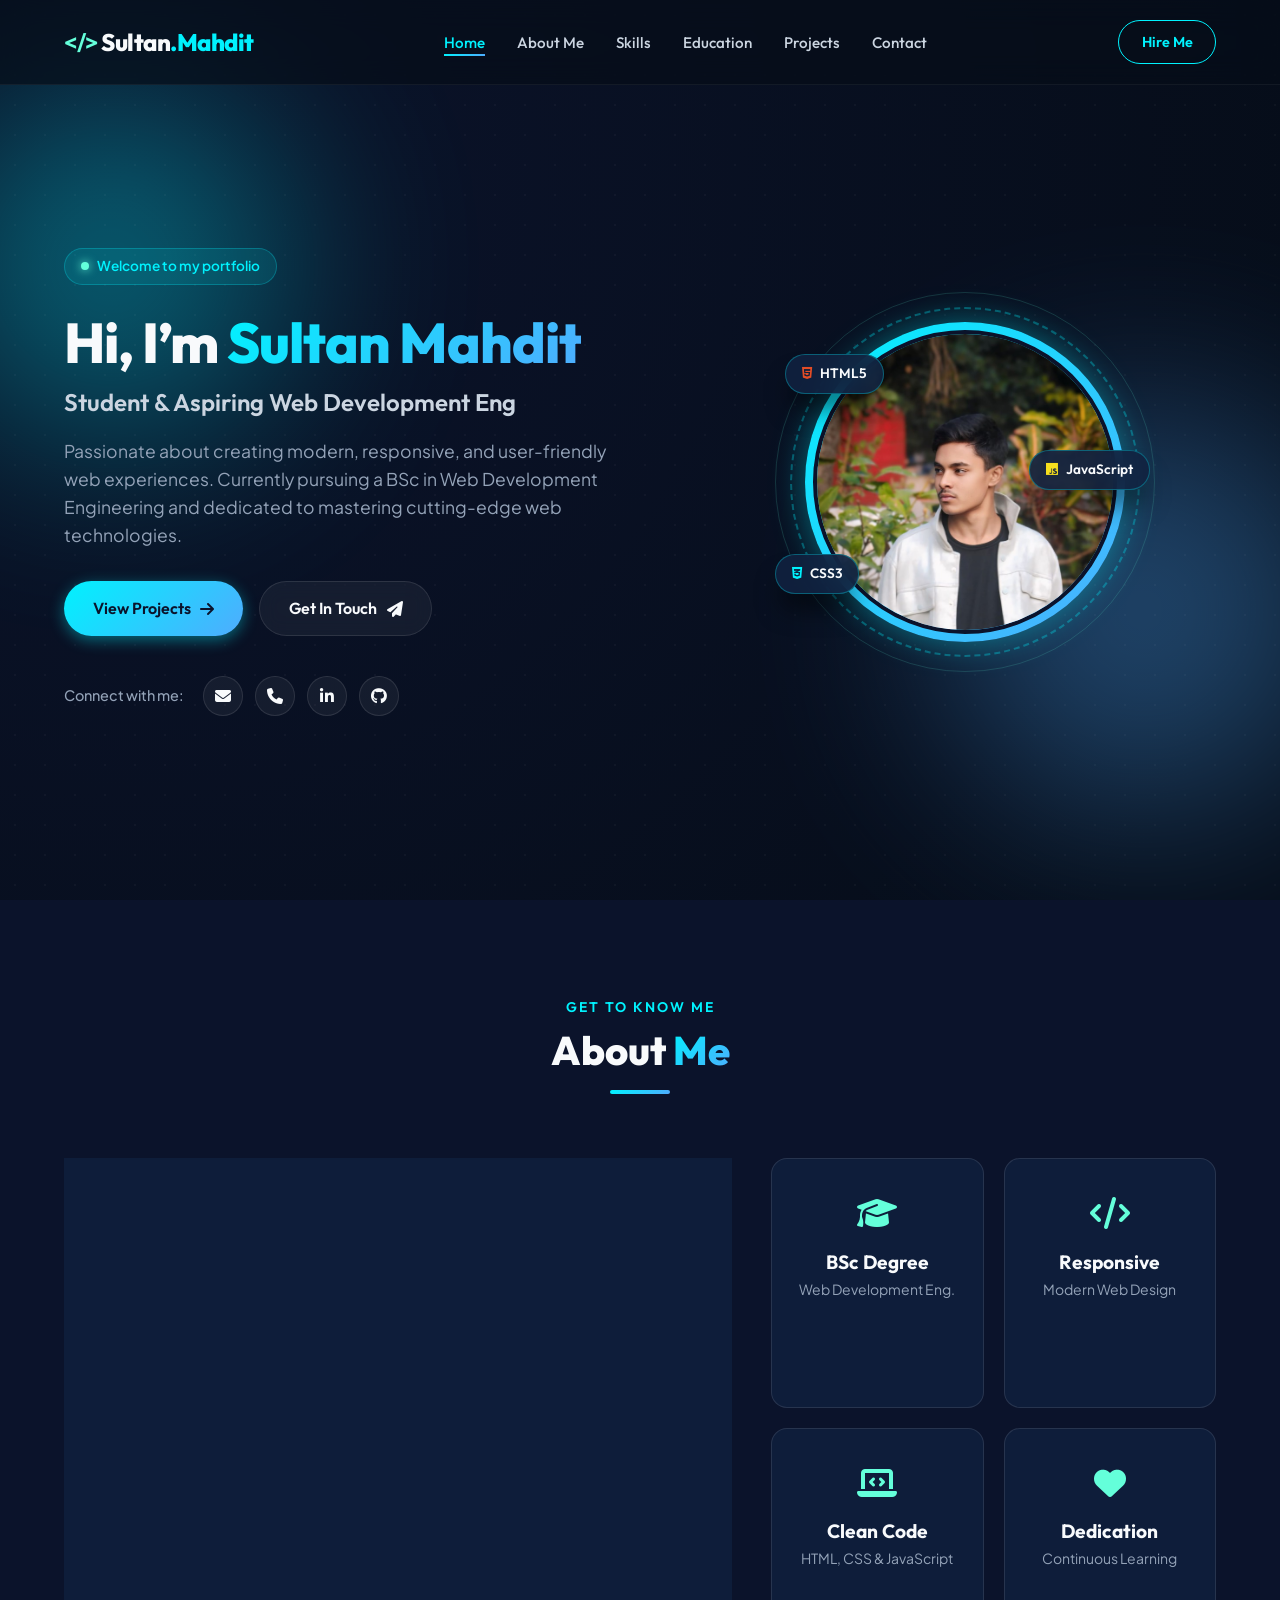
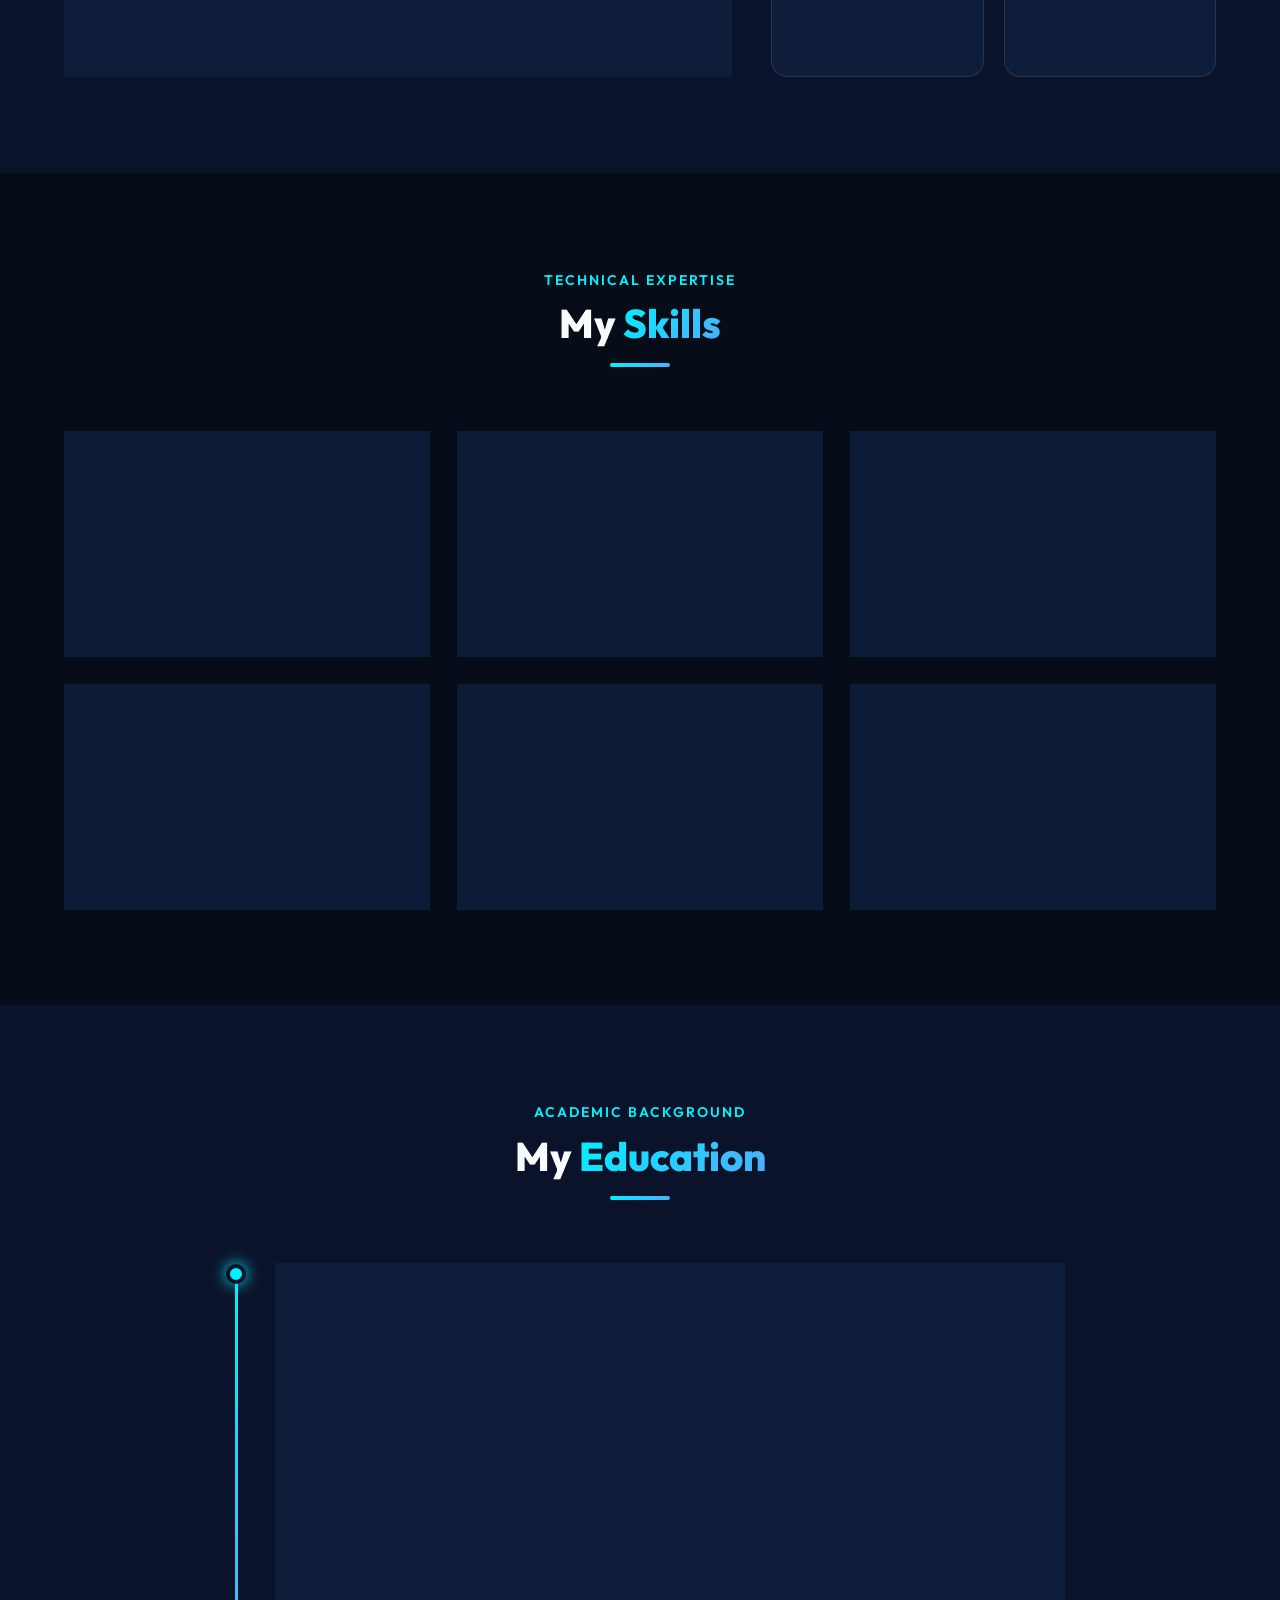
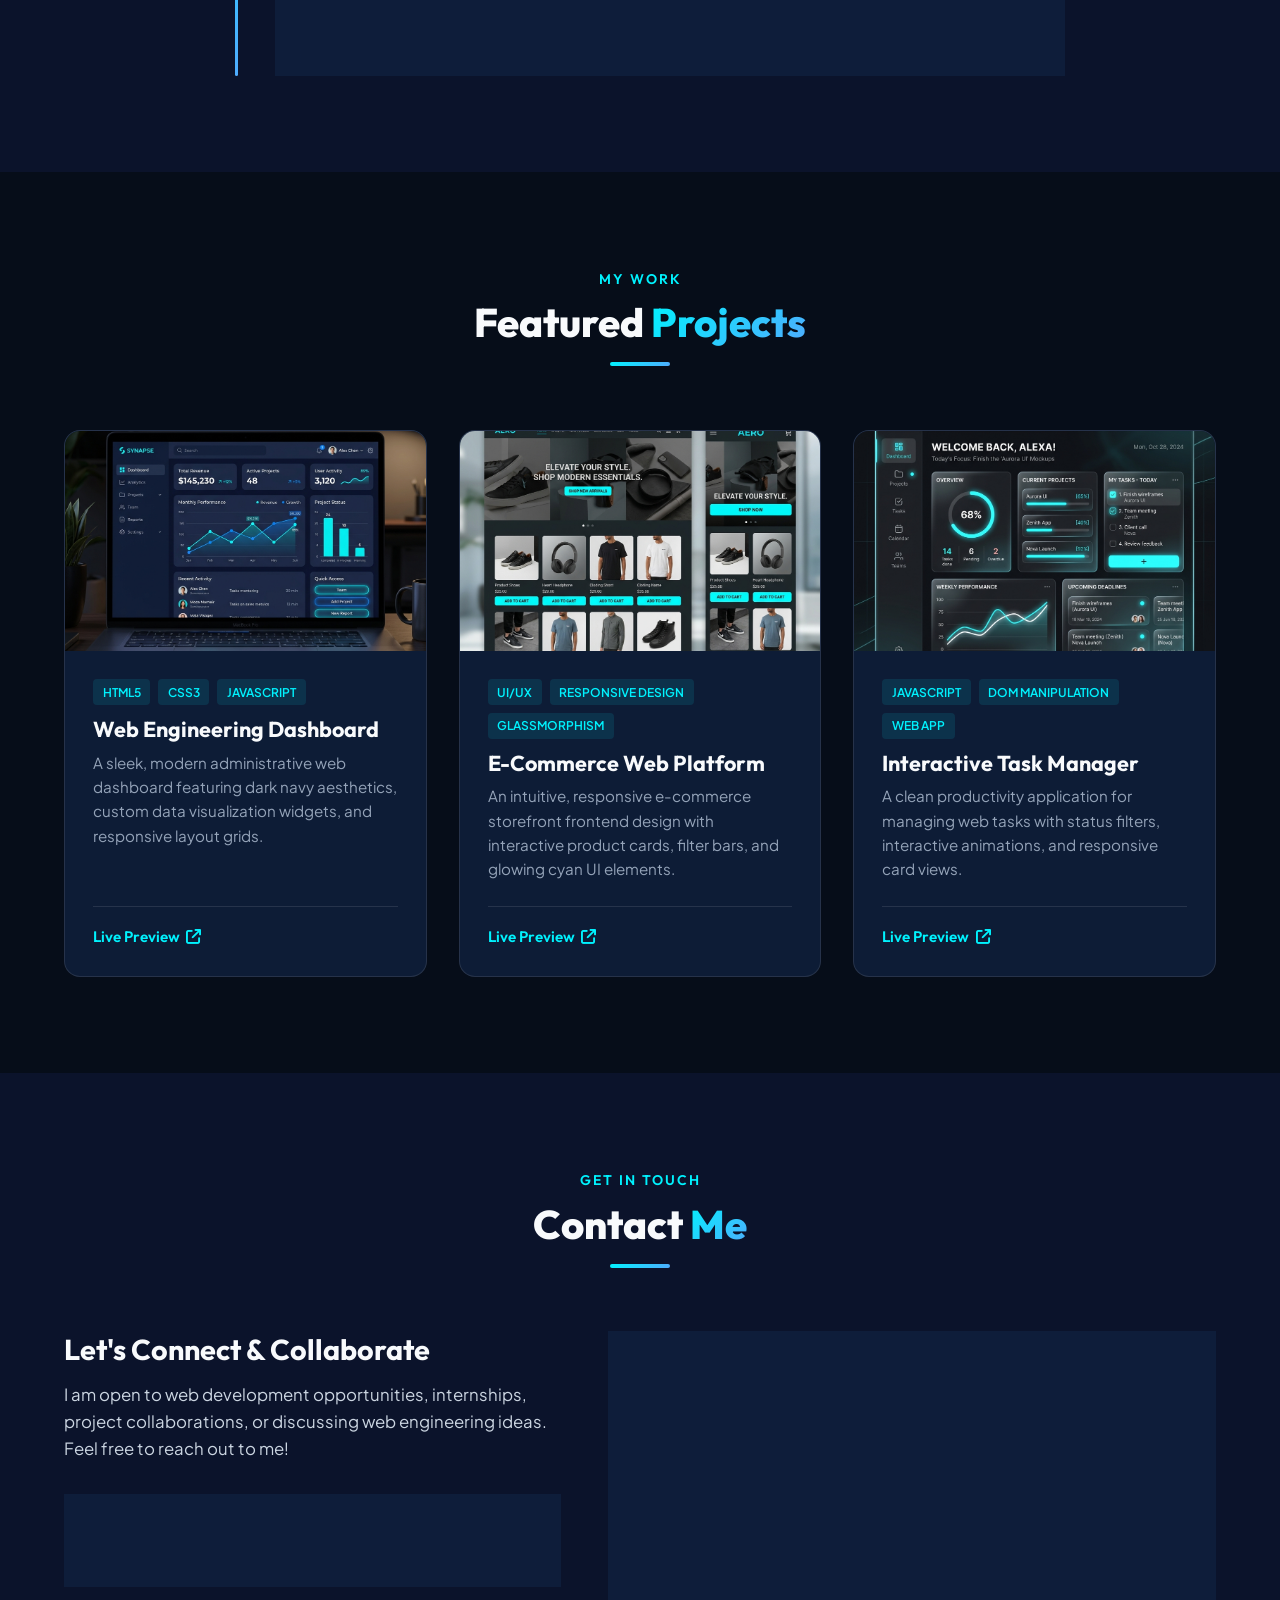
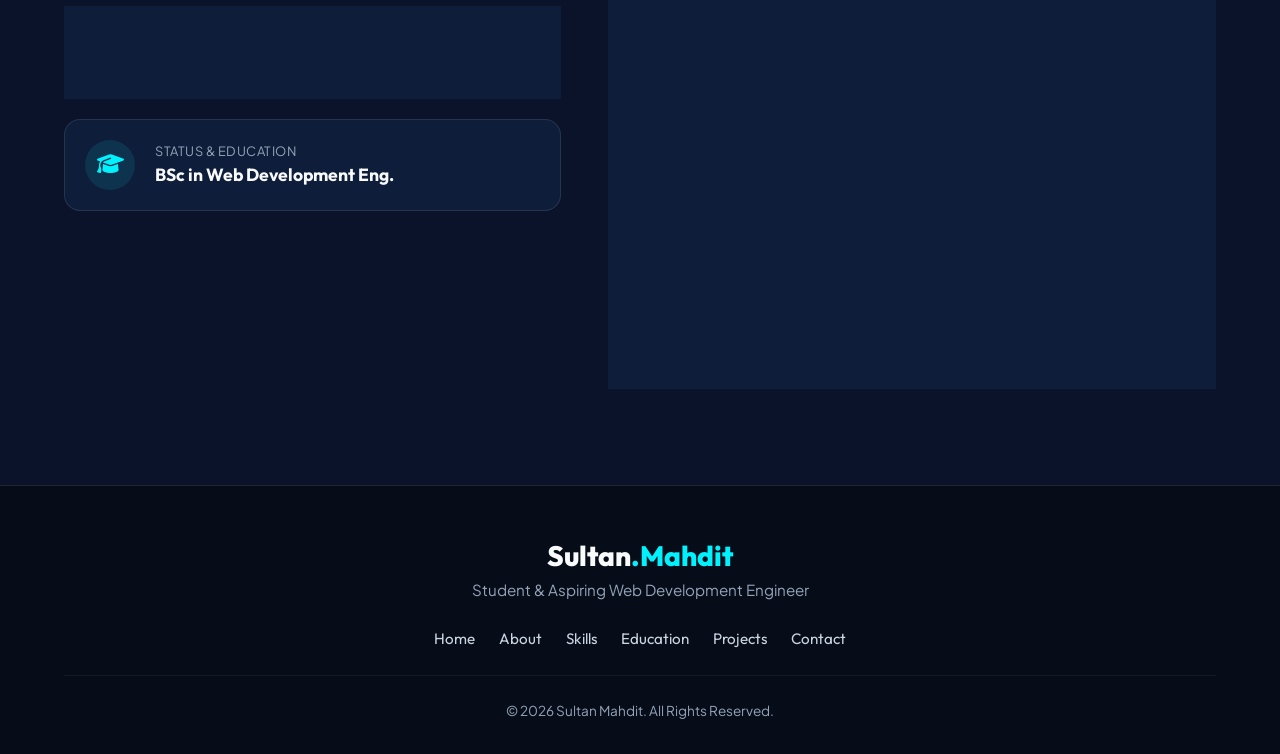
==== commit 48ef13f2: "Fix project live preview links and modal interactivity" ====
--- a/index.html
+++ b/index.html
@@ -336,7 +336,7 @@
         <div class="projects-grid">
           <!-- Project 1 -->
           <article class="project-card">
-            <div class="project-img-wrapper">
+            <div class="project-img-wrapper" onclick="openDemoModal('1')" style="cursor: pointer;">
               <img src="assets/images/project_web_dev.png" alt="Web Dev Dashboard Project" class="project-img">
               <div class="project-overlay">
                 <button class="btn btn-icon view-project-btn" data-project="1">
@@ -350,12 +350,12 @@
                 <span>CSS3</span>
                 <span>JavaScript</span>
               </div>
-              <h3 class="project-title">Web Engineering Dashboard</h3>
+              <h3 class="project-title" onclick="openDemoModal('1')" style="cursor: pointer;">Web Engineering Dashboard</h3>
               <p class="project-desc">
                 A sleek, modern administrative web dashboard featuring dark navy aesthetics, custom data visualization widgets, and responsive layout grids.
               </p>
               <div class="project-footer">
-                <button class="project-link demo-link" onclick="openDemoModal('Web Engineering Dashboard')">
+                <button class="project-link demo-link" onclick="openDemoModal('1')">
                   Live Preview <i class="fa-solid fa-arrow-up-right-from-square"></i>
                 </button>
               </div>
@@ -364,7 +364,7 @@
 
           <!-- Project 2 -->
           <article class="project-card">
-            <div class="project-img-wrapper">
+            <div class="project-img-wrapper" onclick="openDemoModal('2')" style="cursor: pointer;">
               <img src="assets/images/project_ui_design.png" alt="E-Commerce Web Design Project" class="project-img">
               <div class="project-overlay">
                 <button class="btn btn-icon view-project-btn" data-project="2">
@@ -378,12 +378,12 @@
                 <span>Responsive Design</span>
                 <span>Glassmorphism</span>
               </div>
-              <h3 class="project-title">E-Commerce Web Platform</h3>
+              <h3 class="project-title" onclick="openDemoModal('2')" style="cursor: pointer;">E-Commerce Web Platform</h3>
               <p class="project-desc">
                 An intuitive, responsive e-commerce storefront frontend design with interactive product cards, filter bars, and glowing cyan UI elements.
               </p>
               <div class="project-footer">
-                <button class="project-link demo-link" onclick="openDemoModal('E-Commerce Web Platform')">
+                <button class="project-link demo-link" onclick="openDemoModal('2')">
                   Live Preview <i class="fa-solid fa-arrow-up-right-from-square"></i>
                 </button>
               </div>
@@ -392,7 +392,7 @@
 
           <!-- Project 3 -->
           <article class="project-card">
-            <div class="project-img-wrapper">
+            <div class="project-img-wrapper" onclick="openDemoModal('3')" style="cursor: pointer;">
               <img src="assets/images/project_app_tool.png" alt="Productivity App Project" class="project-img">
               <div class="project-overlay">
                 <button class="btn btn-icon view-project-btn" data-project="3">
@@ -406,12 +406,12 @@
                 <span>DOM Manipulation</span>
                 <span>Web App</span>
               </div>
-              <h3 class="project-title">Interactive Task Manager</h3>
+              <h3 class="project-title" onclick="openDemoModal('3')" style="cursor: pointer;">Interactive Task Manager</h3>
               <p class="project-desc">
                 A clean productivity application for managing web tasks with status filters, interactive animations, and responsive card views.
               </p>
               <div class="project-footer">
-                <button class="project-link demo-link" onclick="openDemoModal('Interactive Task Manager')">
+                <button class="project-link demo-link" onclick="openDemoModal('3')">
                   Live Preview <i class="fa-solid fa-arrow-up-right-from-square"></i>
                 </button>
               </div>
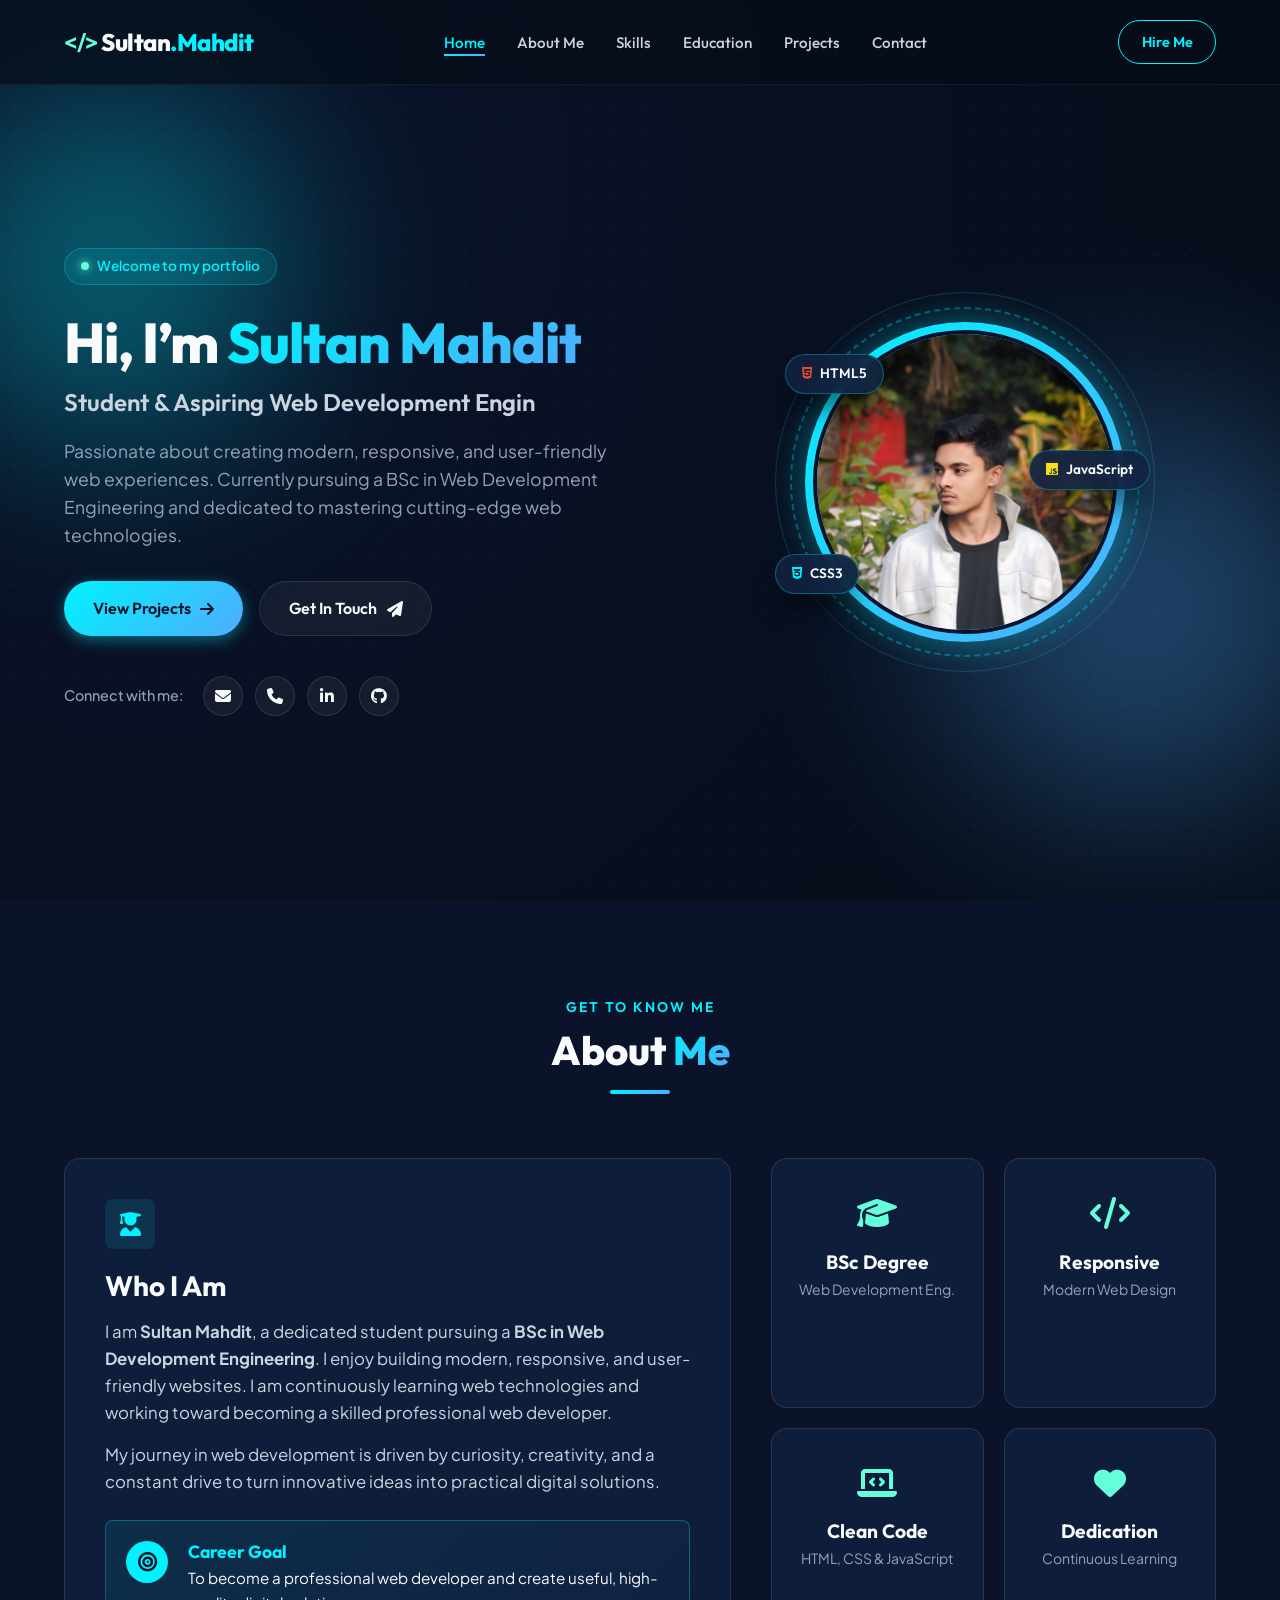
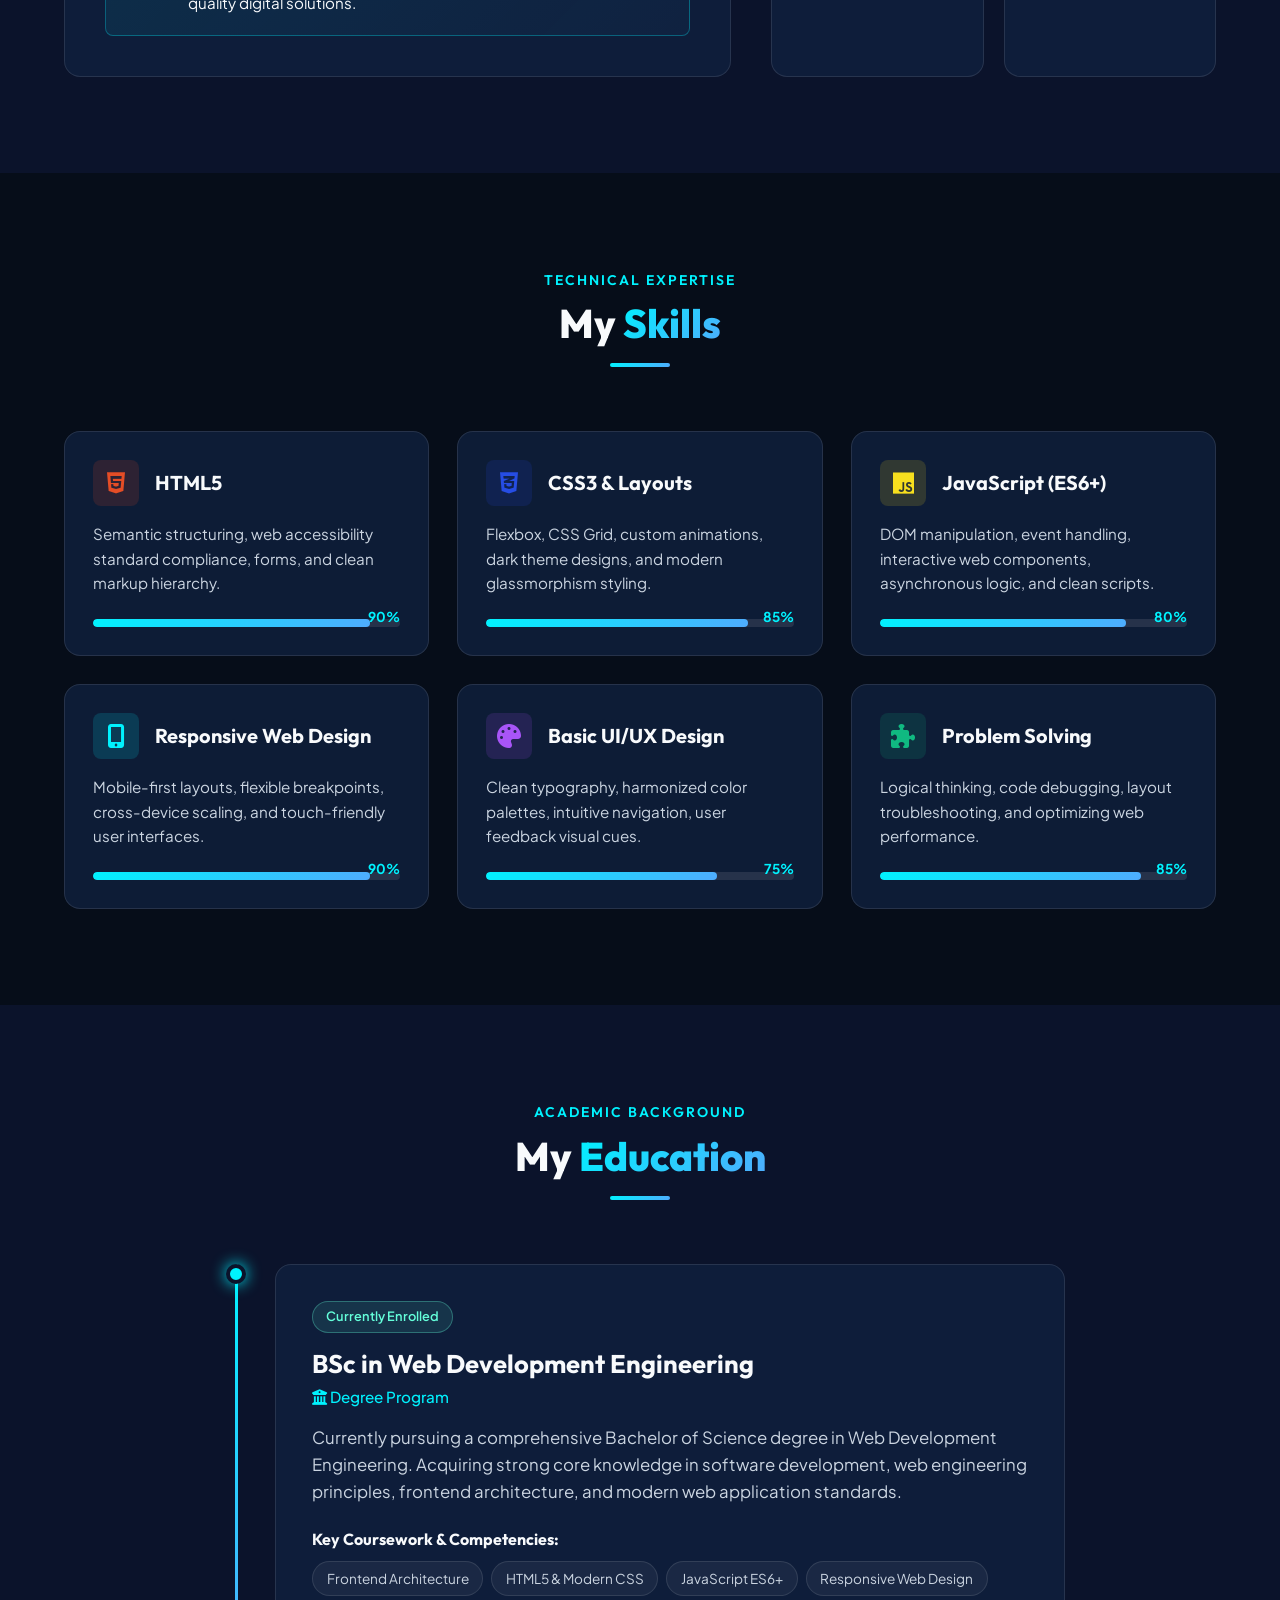
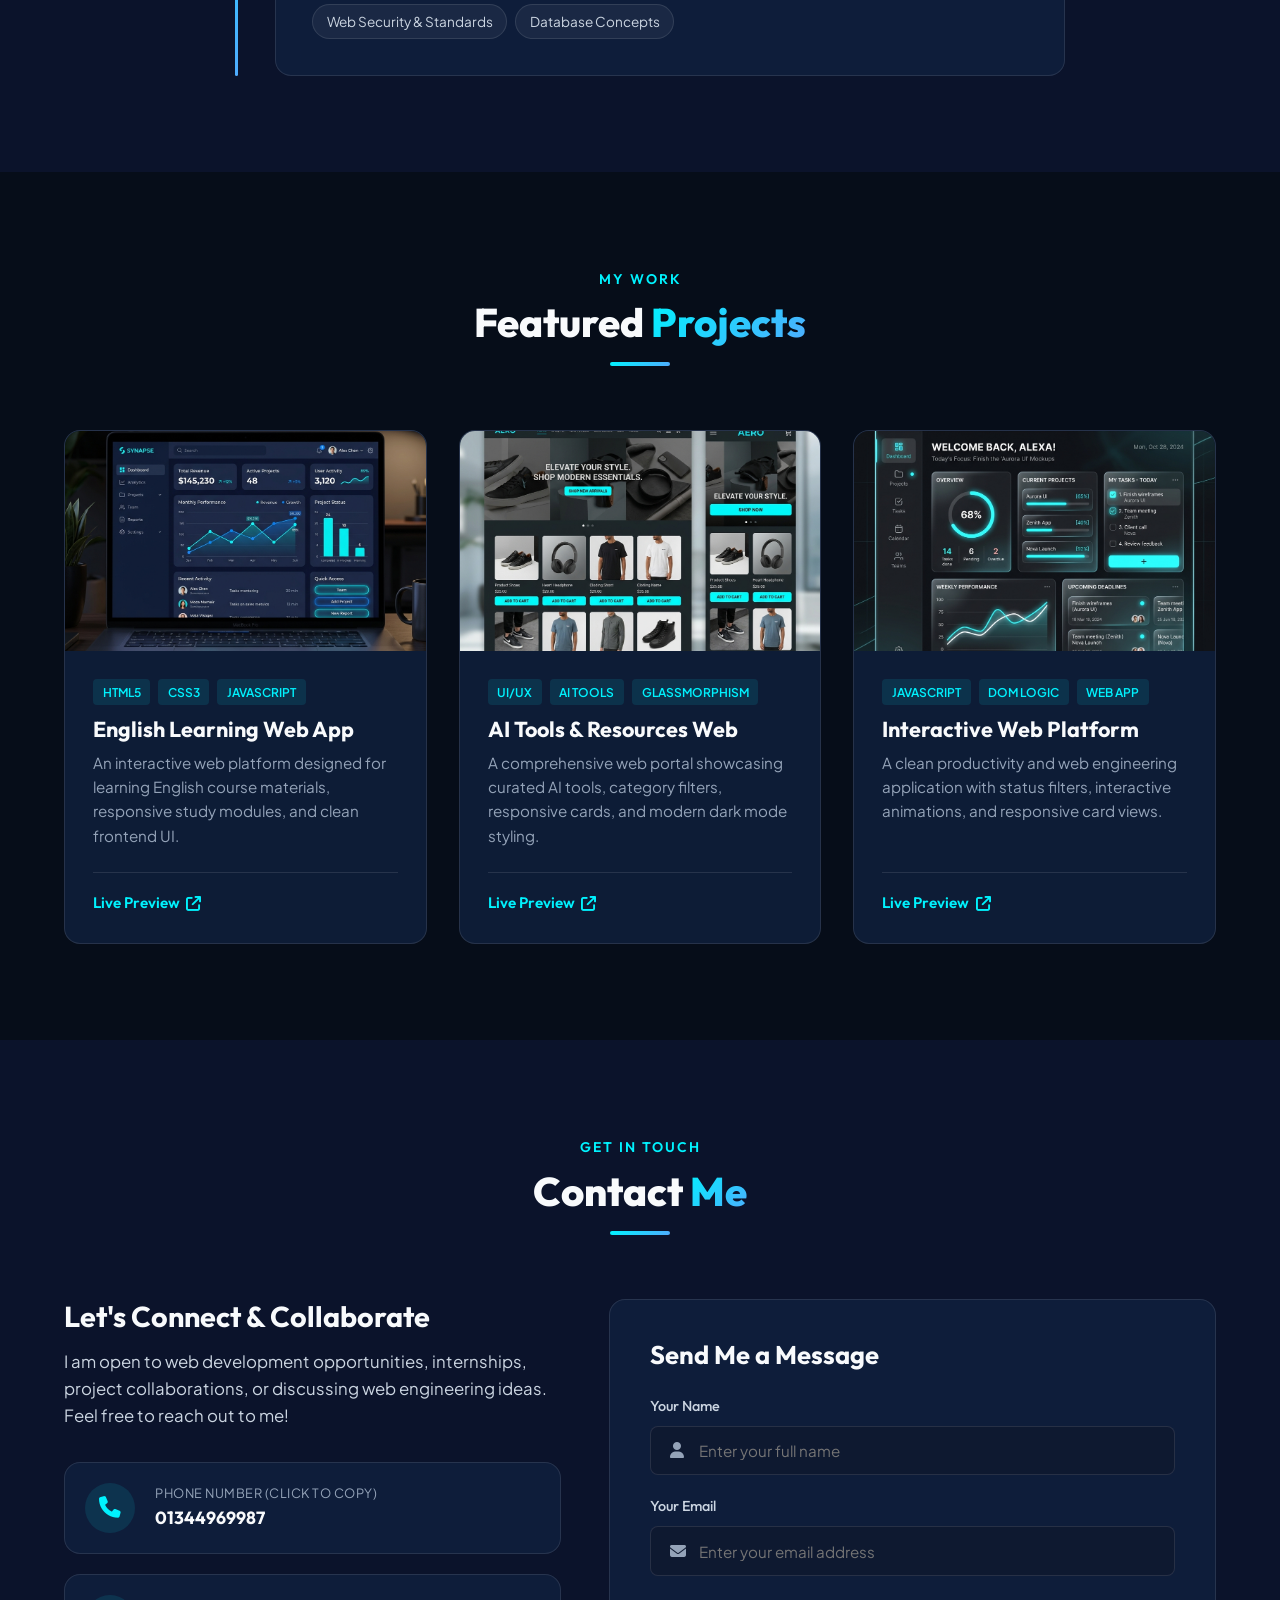
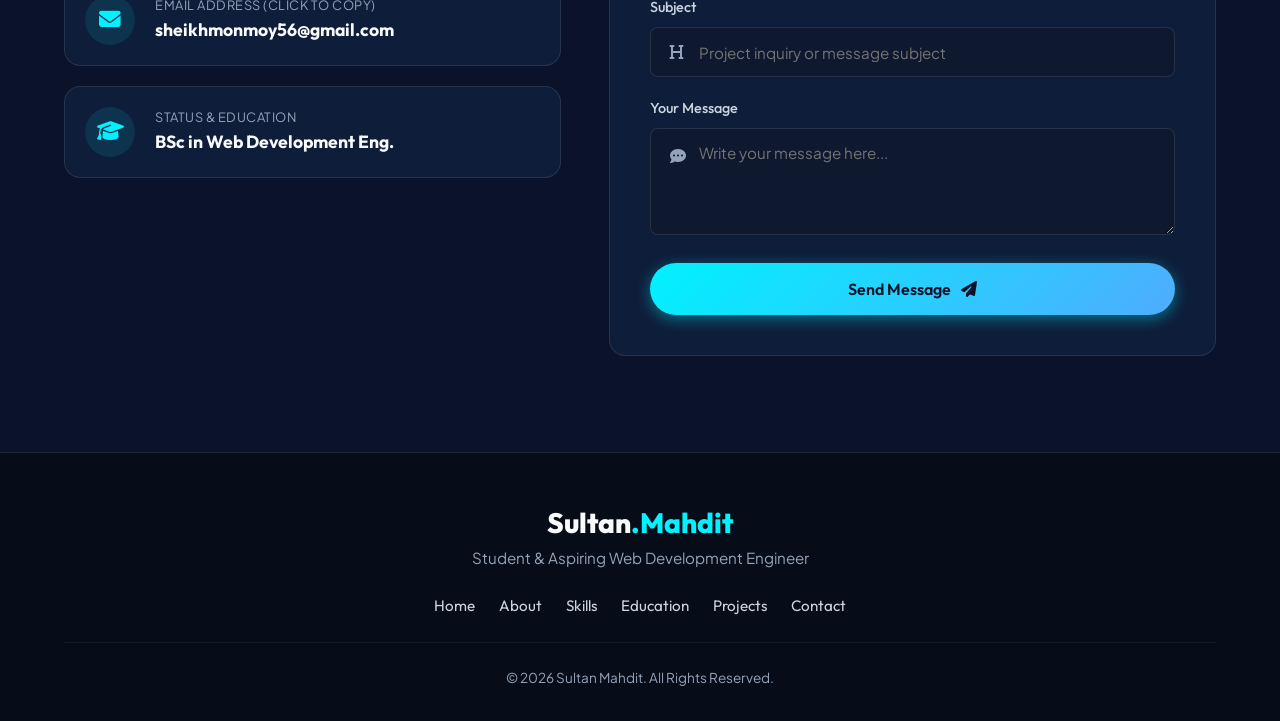
==== commit 7ec3b678: "Link user specific GitHub projects" ====
--- a/index.html
+++ b/index.html
@@ -337,7 +337,7 @@
           <!-- Project 1 -->
           <article class="project-card">
             <div class="project-img-wrapper" onclick="openDemoModal('1')" style="cursor: pointer;">
-              <img src="assets/images/project_web_dev.png" alt="Web Dev Dashboard Project" class="project-img">
+              <img src="assets/images/project_web_dev.png" alt="English Learning Web App" class="project-img">
               <div class="project-overlay">
                 <button class="btn btn-icon view-project-btn" data-project="1">
                   <i class="fa-solid fa-expand"></i> Details
@@ -350,14 +350,14 @@
                 <span>CSS3</span>
                 <span>JavaScript</span>
               </div>
-              <h3 class="project-title" onclick="openDemoModal('1')" style="cursor: pointer;">Web Engineering Dashboard</h3>
+              <h3 class="project-title" onclick="openDemoModal('1')" style="cursor: pointer;">English Learning Web App</h3>
               <p class="project-desc">
-                A sleek, modern administrative web dashboard featuring dark navy aesthetics, custom data visualization widgets, and responsive layout grids.
+                An interactive web platform designed for learning English course materials, responsive study modules, and clean frontend UI.
               </p>
               <div class="project-footer">
-                <button class="project-link demo-link" onclick="openDemoModal('1')">
+                <a href="https://github.com/sheikhmonmoy56-design/english-" target="_blank" rel="noopener" class="project-link demo-link">
                   Live Preview <i class="fa-solid fa-arrow-up-right-from-square"></i>
-                </button>
+                </a>
               </div>
             </div>
           </article>
@@ -365,7 +365,7 @@
           <!-- Project 2 -->
           <article class="project-card">
             <div class="project-img-wrapper" onclick="openDemoModal('2')" style="cursor: pointer;">
-              <img src="assets/images/project_ui_design.png" alt="E-Commerce Web Design Project" class="project-img">
+              <img src="assets/images/project_ui_design.png" alt="AI Tools Website" class="project-img">
               <div class="project-overlay">
                 <button class="btn btn-icon view-project-btn" data-project="2">
                   <i class="fa-solid fa-expand"></i> Details
@@ -375,17 +375,17 @@
             <div class="project-content">
               <div class="project-tags">
                 <span>UI/UX</span>
-                <span>Responsive Design</span>
+                <span>AI Tools</span>
                 <span>Glassmorphism</span>
               </div>
-              <h3 class="project-title" onclick="openDemoModal('2')" style="cursor: pointer;">E-Commerce Web Platform</h3>
+              <h3 class="project-title" onclick="openDemoModal('2')" style="cursor: pointer;">AI Tools & Resources Web</h3>
               <p class="project-desc">
-                An intuitive, responsive e-commerce storefront frontend design with interactive product cards, filter bars, and glowing cyan UI elements.
+                A comprehensive web portal showcasing curated AI tools, category filters, responsive cards, and modern dark mode styling.
               </p>
               <div class="project-footer">
-                <button class="project-link demo-link" onclick="openDemoModal('2')">
+                <a href="https://github.com/sheikhmonmoy56-design/ai_tools_website" target="_blank" rel="noopener" class="project-link demo-link">
                   Live Preview <i class="fa-solid fa-arrow-up-right-from-square"></i>
-                </button>
+                </a>
               </div>
             </div>
           </article>
@@ -393,7 +393,7 @@
           <!-- Project 3 -->
           <article class="project-card">
             <div class="project-img-wrapper" onclick="openDemoModal('3')" style="cursor: pointer;">
-              <img src="assets/images/project_app_tool.png" alt="Productivity App Project" class="project-img">
+              <img src="assets/images/project_app_tool.png" alt="Interactive Web App Project" class="project-img">
               <div class="project-overlay">
                 <button class="btn btn-icon view-project-btn" data-project="3">
                   <i class="fa-solid fa-expand"></i> Details
@@ -403,17 +403,17 @@
             <div class="project-content">
               <div class="project-tags">
                 <span>JavaScript</span>
-                <span>DOM Manipulation</span>
+                <span>DOM Logic</span>
                 <span>Web App</span>
               </div>
-              <h3 class="project-title" onclick="openDemoModal('3')" style="cursor: pointer;">Interactive Task Manager</h3>
+              <h3 class="project-title" onclick="openDemoModal('3')" style="cursor: pointer;">Interactive Web Platform</h3>
               <p class="project-desc">
-                A clean productivity application for managing web tasks with status filters, interactive animations, and responsive card views.
+                A clean productivity and web engineering application with status filters, interactive animations, and responsive card views.
               </p>
               <div class="project-footer">
-                <button class="project-link demo-link" onclick="openDemoModal('3')">
+                <a href="https://github.com/sheikhmonmoy56-design/" target="_blank" rel="noopener" class="project-link demo-link">
                   Live Preview <i class="fa-solid fa-arrow-up-right-from-square"></i>
-                </button>
+                </a>
               </div>
             </div>
           </article>
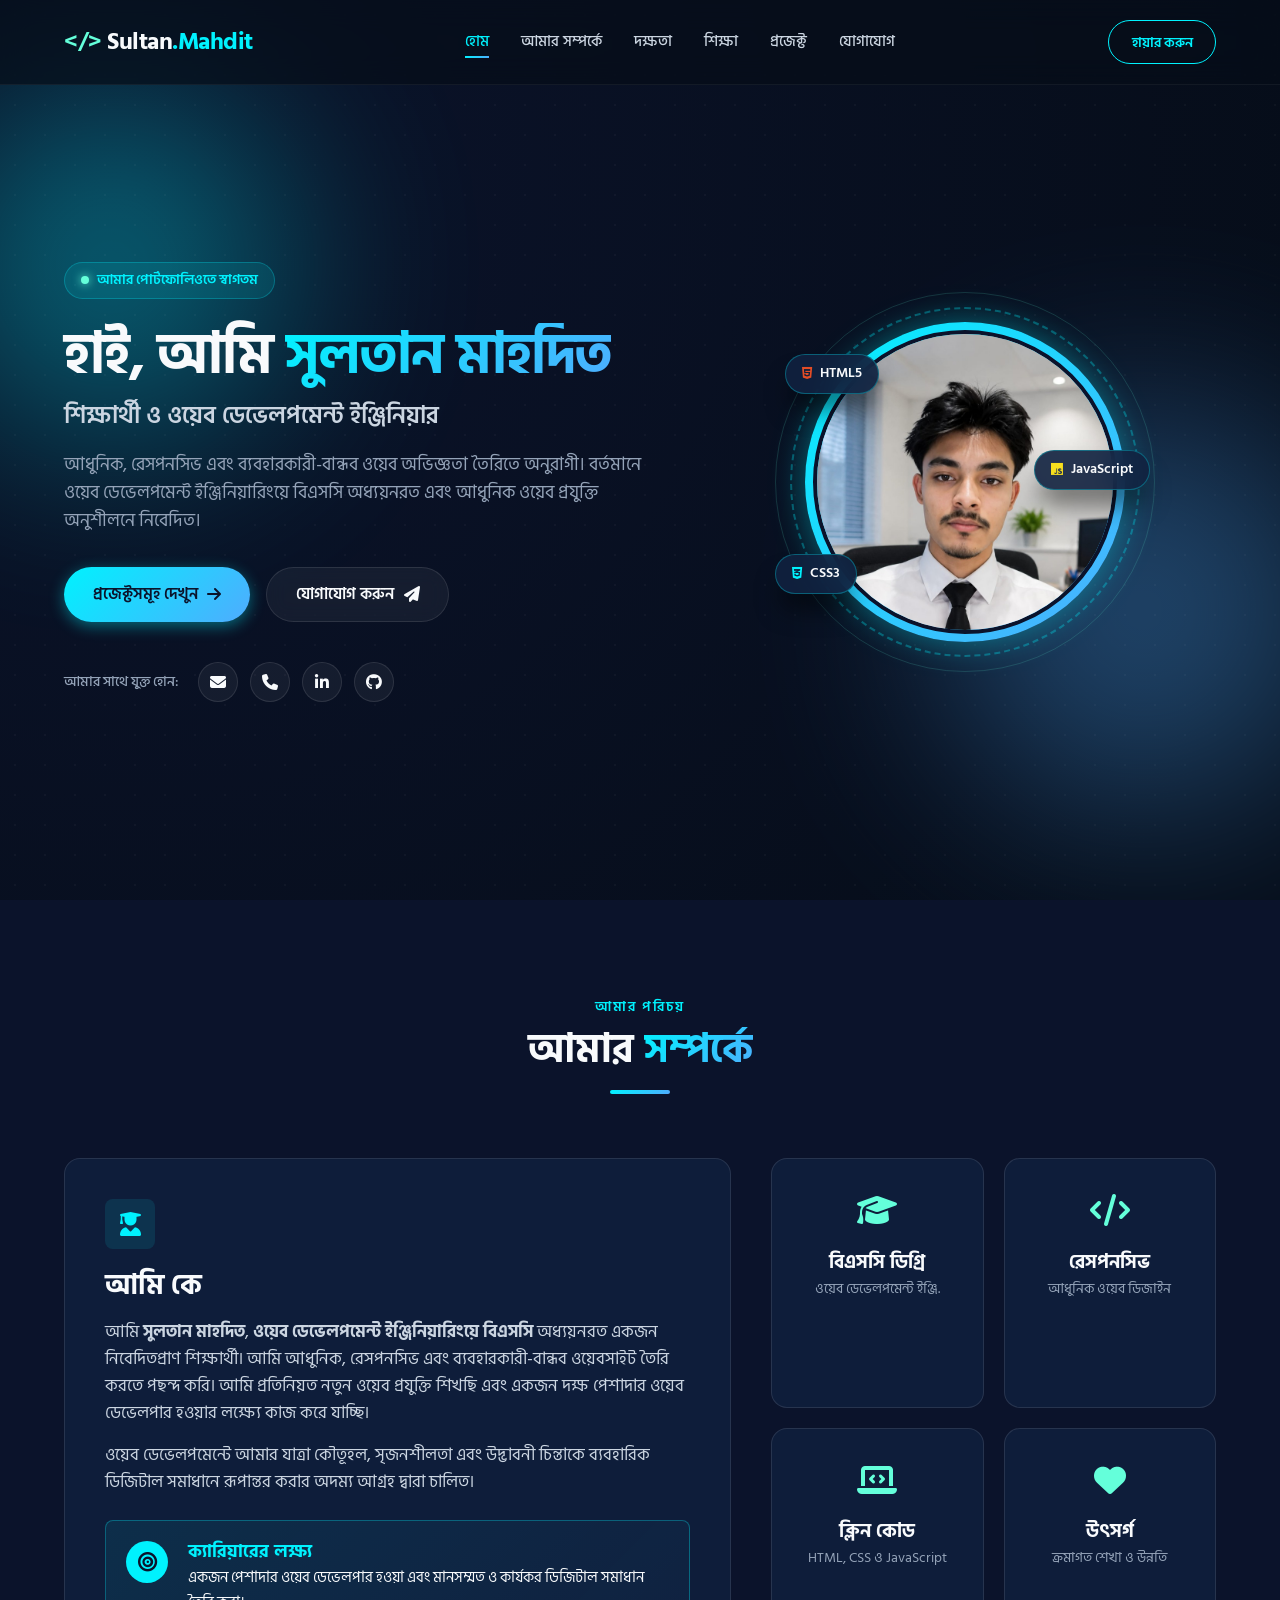
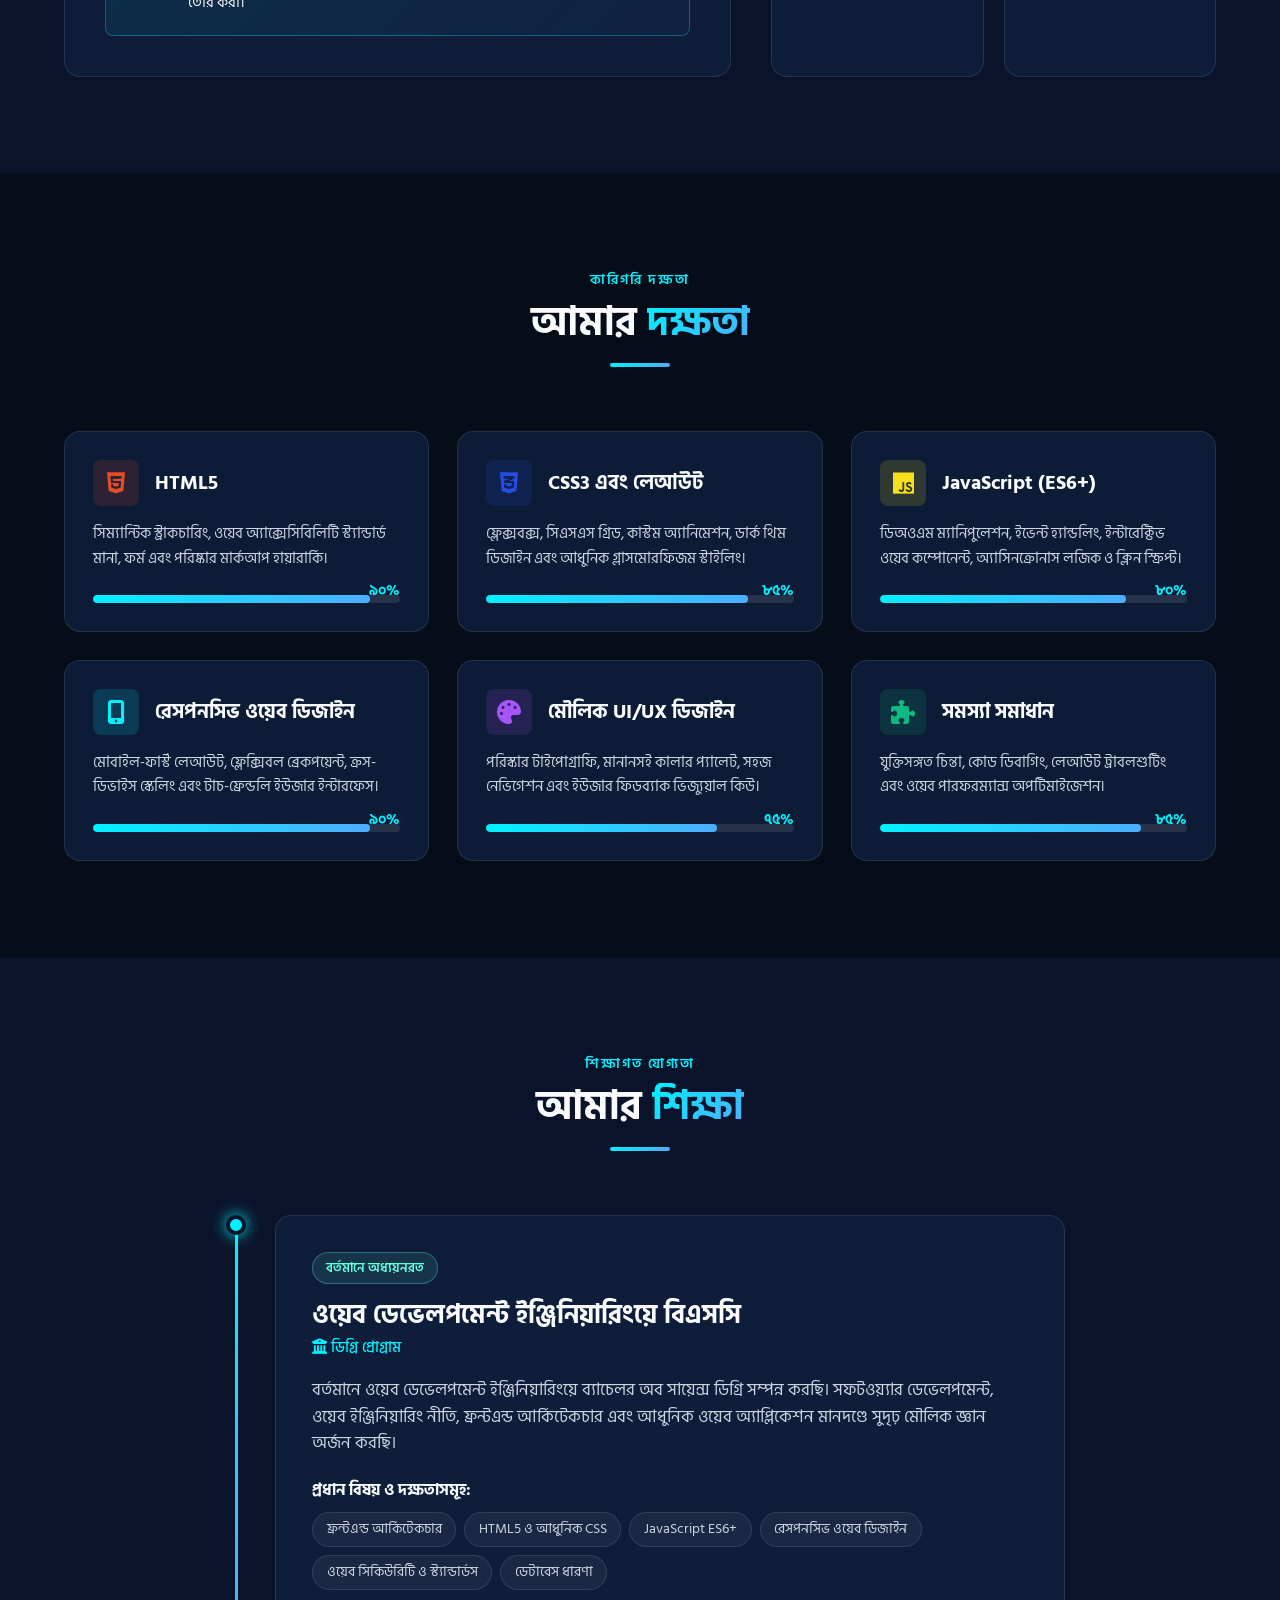
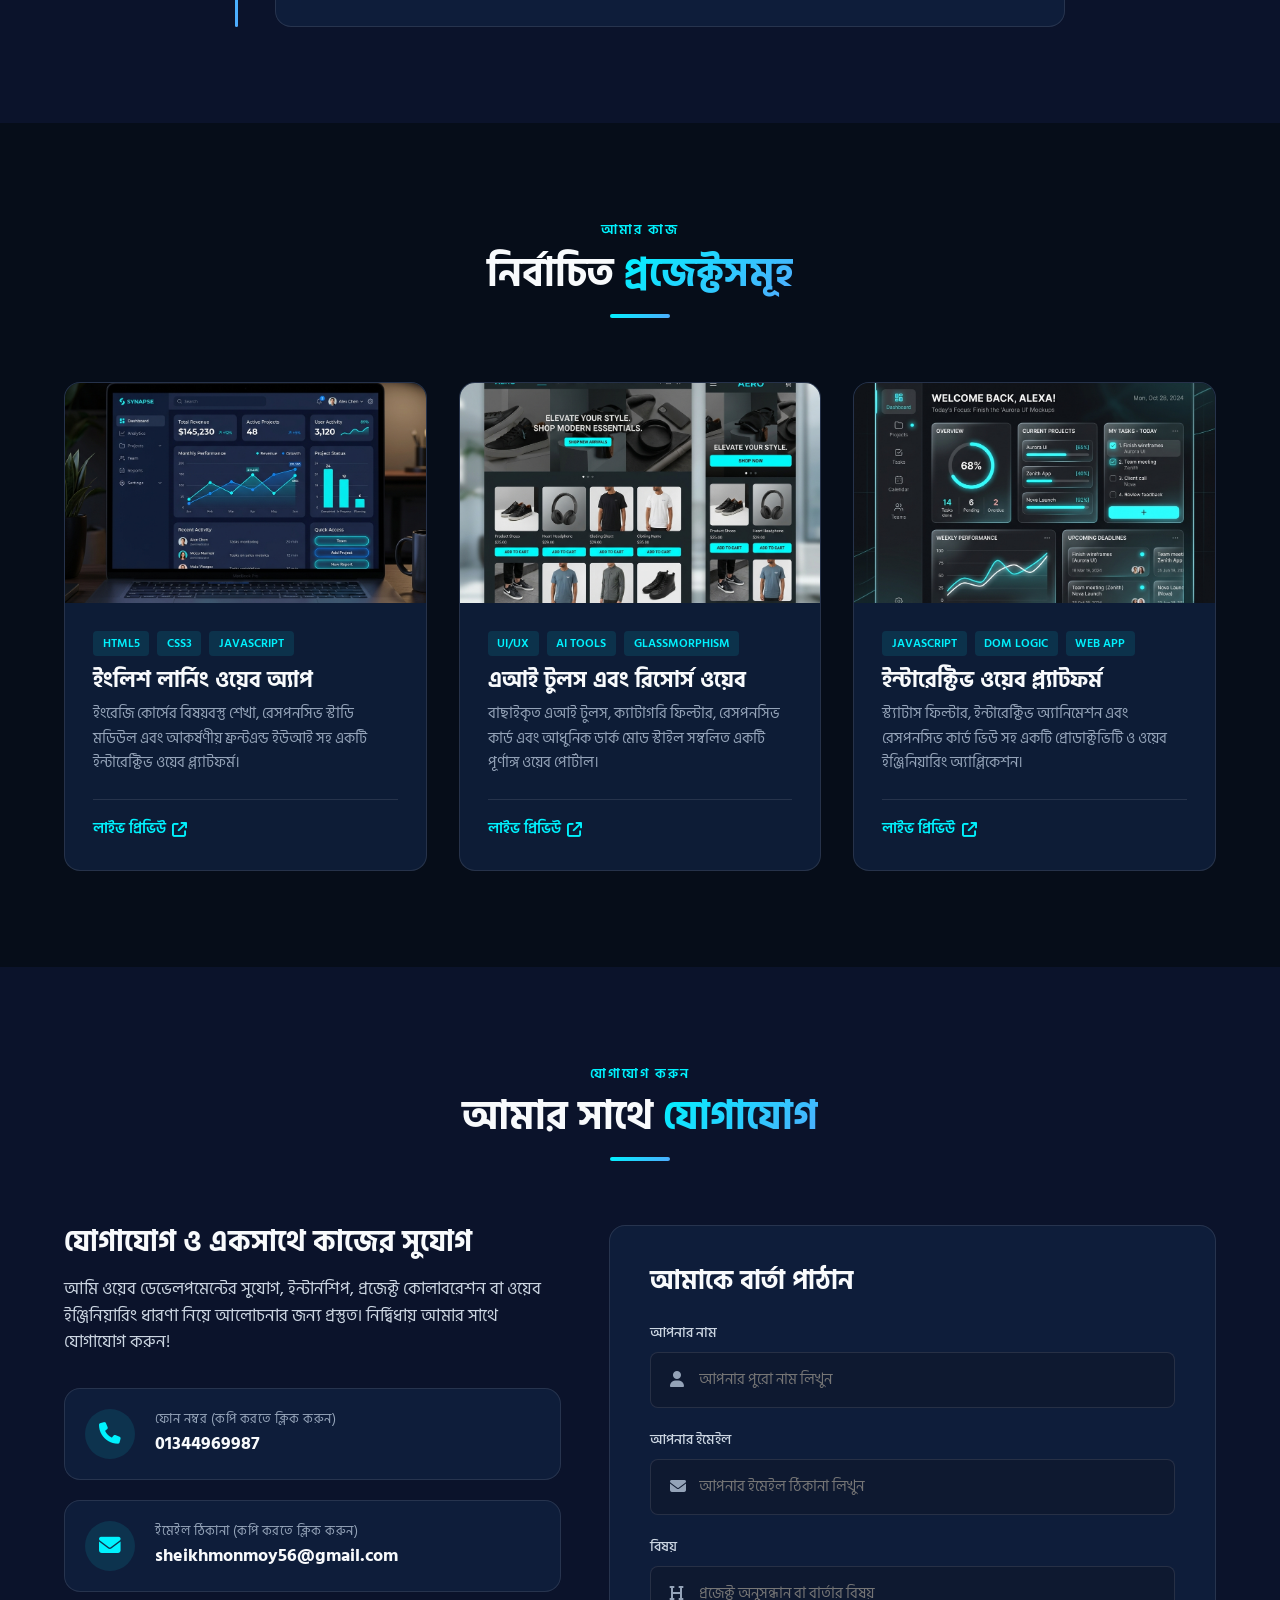
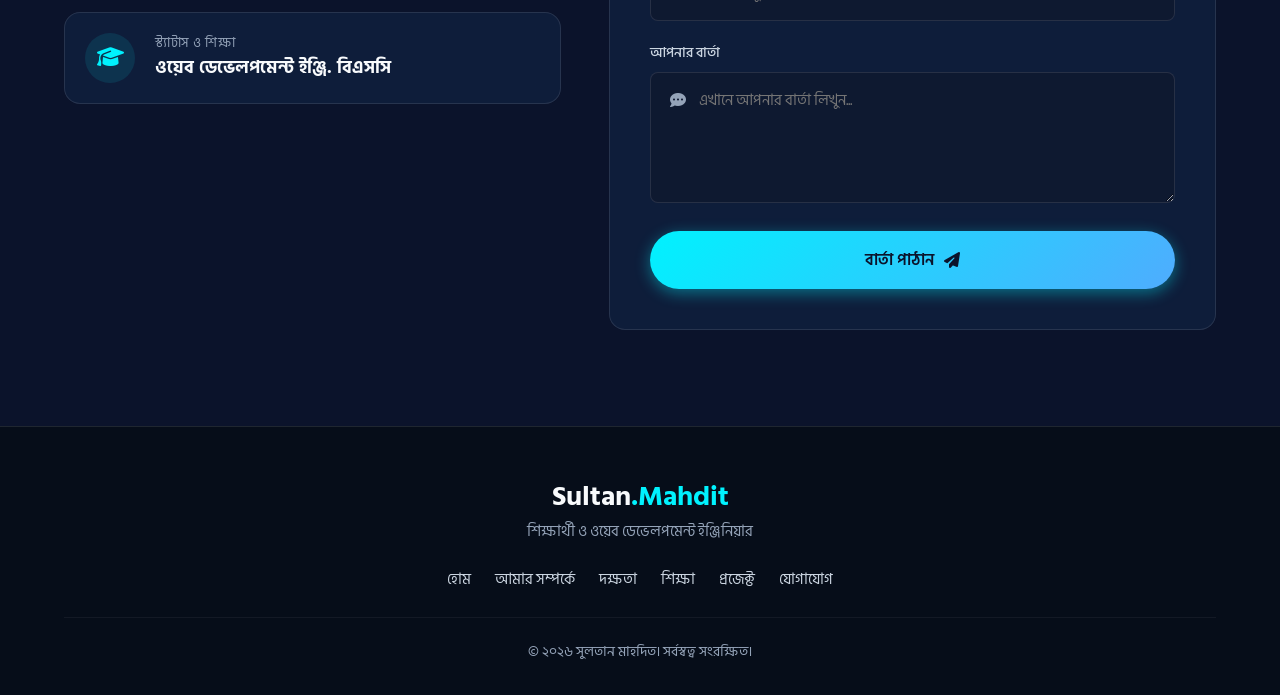
==== commit d9801498: "Update website content to Bangla language and update profile image" ====
--- a/index.html
+++ b/index.html
@@ -1,10 +1,10 @@
 <!DOCTYPE html>
-<html lang="en">
+<html lang="bn">
 <head>
   <meta charset="UTF-8">
   <meta name="viewport" content="width=device-width, initial-scale=1.0">
-  <title>Sultan Mahdit | Student & Aspiring Web Development Engineer</title>
-  <meta name="description" content="Personal portfolio of Sultan Mahdit - Student & Aspiring Web Development Engineer pursuing BSc in Web Development Engineering. View skills, projects, and contact info.">
+  <title>সুলতান মাহদিত | শিক্ষার্থী ও ওয়েব ডেভেলপমেন্ট ইঞ্জিনিয়ার</title>
+  <meta name="description" content="সুলতান মাহদিত-এর ব্যক্তিগত পোর্টফোলিও - শিক্ষার্থী ও ওয়েব ডেভেলপমেন্ট ইঞ্জিনিয়ার। ওয়েব ডেভেলপমেন্ট ইঞ্জিনিয়ারিংয়ে বিএসসি অধ্যয়নরত। দক্ষতা, প্রজেক্ট এবং যোগাযোগের তথ্য দেখুন।">
   
   <!-- Favicon -->
   <link rel="icon" type="image/png" href="assets/images/favicon.png">
@@ -13,7 +13,7 @@
   <!-- Google Fonts -->
   <link rel="preconnect" href="https://fonts.googleapis.com">
   <link rel="preconnect" href="https://fonts.gstatic.com" crossorigin>
-  <link href="https://fonts.googleapis.com/css2?family=Outfit:wght@300;400;500;600;700;800&family=Plus+Jakarta+Sans:wght@400;500;600;700&display=swap" rel="stylesheet">
+  <link href="https://fonts.googleapis.com/css2?family=Hind+Siliguri:wght@300;400;500;600;700&family=Outfit:wght@300;400;500;600;700;800&family=Plus+Jakarta+Sans:wght@400;500;600;700&display=swap" rel="stylesheet">
   
   <!-- FontAwesome Icons -->
   <link rel="stylesheet" href="https://cdnjs.cloudflare.com/ajax/libs/font-awesome/6.4.0/css/all.min.css">
@@ -32,18 +32,18 @@
       
       <nav class="nav-menu" id="nav-menu">
         <ul class="nav-list">
-          <li class="nav-item"><a href="#home" class="nav-link active">Home</a></li>
-          <li class="nav-item"><a href="#about" class="nav-link">About Me</a></li>
-          <li class="nav-item"><a href="#skills" class="nav-link">Skills</a></li>
-          <li class="nav-item"><a href="#education" class="nav-link">Education</a></li>
-          <li class="nav-item"><a href="#projects" class="nav-link">Projects</a></li>
-          <li class="nav-item"><a href="#contact" class="nav-link">Contact</a></li>
+          <li class="nav-item"><a href="#home" class="nav-link active">হোম</a></li>
+          <li class="nav-item"><a href="#about" class="nav-link">আমার সম্পর্কে</a></li>
+          <li class="nav-item"><a href="#skills" class="nav-link">দক্ষতা</a></li>
+          <li class="nav-item"><a href="#education" class="nav-link">শিক্ষা</a></li>
+          <li class="nav-item"><a href="#projects" class="nav-link">প্রজেক্ট</a></li>
+          <li class="nav-item"><a href="#contact" class="nav-link">যোগাযোগ</a></li>
         </ul>
       </nav>
 
       <div class="nav-actions">
-        <a href="#contact" class="btn btn-outline nav-btn">Hire Me</a>
-        <button class="nav-toggle" id="nav-toggle" aria-label="Toggle navigation">
+        <a href="#contact" class="btn btn-outline nav-btn">হায়ার করুন</a>
+        <button class="nav-toggle" id="nav-toggle" aria-label="নেভিগেশন টগল করুন">
           <i class="fa-solid fa-bars"></i>
         </button>
       </div>
@@ -62,37 +62,37 @@
       <div class="container hero-container">
         <div class="hero-content">
           <div class="hero-badge">
-            <span class="pulse-dot"></span> Welcome to my portfolio
+            <span class="pulse-dot"></span> আমার পোর্টফোলিওতে স্বাগতম
           </div>
           
           <h1 class="hero-title">
-            Hi, I’m <span class="gradient-text">Sultan Mahdit</span>
+            হাই, আমি <span class="gradient-text">সুলতান মাহদিত</span>
           </h1>
           
           <h2 class="hero-subtitle">
-            Student & <span class="typing-text" id="typewriter">Aspiring Web Development Engineer</span>
+            শিক্ষার্থী ও <span class="typing-text" id="typewriter">ওয়েব ডেভেলপমেন্ট ইঞ্জিনিয়ার</span>
           </h2>
           
           <p class="hero-description">
-            Passionate about creating modern, responsive, and user-friendly web experiences. Currently pursuing a BSc in Web Development Engineering and dedicated to mastering cutting-edge web technologies.
+            আধুনিক, রেসপনসিভ এবং ব্যবহারকারী-বান্ধব ওয়েব অভিজ্ঞতা তৈরিতে অনুরাগী। বর্তমানে ওয়েব ডেভেলপমেন্ট ইঞ্জিনিয়ারিংয়ে বিএসসি অধ্যয়নরত এবং আধুনিক ওয়েব প্রযুক্তি অনুশীলনে নিবেদিত।
           </p>
 
           <div class="hero-cta">
             <a href="#projects" class="btn btn-primary">
-              <span>View Projects</span> <i class="fa-solid fa-arrow-right"></i>
+              <span>প্রজেক্টসমূহ দেখুন</span> <i class="fa-solid fa-arrow-right"></i>
             </a>
             <a href="#contact" class="btn btn-secondary">
-              <span>Get In Touch</span> <i class="fa-solid fa-paper-plane"></i>
+              <span>যোগাযোগ করুন</span> <i class="fa-solid fa-paper-plane"></i>
             </a>
           </div>
 
           <div class="hero-socials">
-            <span class="social-label">Connect with me:</span>
+            <span class="social-label">আমার সাথে যুক্ত হোন:</span>
             <div class="social-links">
-              <a href="#contact" title="Email: sheikhmonmoy56@gmail.com" aria-label="Email"><i class="fa-solid fa-envelope"></i></a>
-              <a href="#contact" title="Call: 01344969987" aria-label="Phone"><i class="fa-solid fa-phone"></i></a>
-              <a href="#contact" title="LinkedIn Profile" aria-label="LinkedIn"><i class="fa-brands fa-linkedin-in"></i></a>
-              <a href="#contact" title="GitHub Repository" aria-label="GitHub"><i class="fa-brands fa-github"></i></a>
+              <a href="#contact" title="ইমেইল: sheikhmonmoy56@gmail.com" aria-label="ইমেইল"><i class="fa-solid fa-envelope"></i></a>
+              <a href="#contact" title="কল: 01344969987" aria-label="ফোন"><i class="fa-solid fa-phone"></i></a>
+              <a href="#contact" title="লিঙ্কডইন প্রোফাইল" aria-label="লিঙ্কডইন"><i class="fa-brands fa-linkedin-in"></i></a>
+              <a href="#contact" title="গিটহাব রিপোজিটরি" aria-label="গিটহাব"><i class="fa-brands fa-github"></i></a>
             </div>
           </div>
         </div>
@@ -102,7 +102,7 @@
             <div class="avatar-ring-outer"></div>
             <div class="avatar-ring-inner"></div>
             <div class="avatar-container">
-              <img src="assets/images/sultan_mahdit_photo.jpg" alt="Sultan Mahdit" class="avatar-img">
+              <img src="assets/images/sultan_mahdit_photo.jpg" alt="সুলতান মাহদিত" class="avatar-img">
             </div>
             
             <!-- Floating Tech Badges -->
@@ -127,8 +127,8 @@
     <section id="about" class="section about-section">
       <div class="container">
         <div class="section-header">
-          <span class="section-subtitle">Get To Know Me</span>
-          <h2 class="section-title">About <span class="gradient-text">Me</span></h2>
+          <span class="section-subtitle">আমার পরিচয়</span>
+          <h2 class="section-title">আমার <span class="gradient-text">সম্পর্কে</span></h2>
           <div class="title-bar"></div>
         </div>
 
@@ -137,12 +137,12 @@
             <div class="about-icon-box">
               <i class="fa-solid fa-user-graduate"></i>
             </div>
-            <h3>Who I Am</h3>
+            <h3>আমি কে</h3>
             <p>
-              I am <strong>Sultan Mahdit</strong>, a dedicated student pursuing a <strong>BSc in Web Development Engineering</strong>. I enjoy building modern, responsive, and user-friendly websites. I am continuously learning web technologies and working toward becoming a skilled professional web developer.
+              আমি <strong>সুলতান মাহদিত</strong>, <strong>ওয়েব ডেভেলপমেন্ট ইঞ্জিনিয়ারিংয়ে বিএসসি</strong> অধ্যয়নরত একজন নিবেদিতপ্রাণ শিক্ষার্থী। আমি আধুনিক, রেসপনসিভ এবং ব্যবহারকারী-বান্ধব ওয়েবসাইট তৈরি করতে পছন্দ করি। আমি প্রতিনিয়ত নতুন ওয়েব প্রযুক্তি শিখছি এবং একজন দক্ষ পেশাদার ওয়েব ডেভেলপার হওয়ার লক্ষ্যে কাজ করে যাচ্ছি।
             </p>
             <p>
-              My journey in web development is driven by curiosity, creativity, and a constant drive to turn innovative ideas into practical digital solutions.
+              ওয়েব ডেভেলপমেন্টে আমার যাত্রা কৌতূহল, সৃজনশীলতা এবং উদ্ভাবনী চিন্তাকে ব্যবহারিক ডিজিটাল সমাধানে রূপান্তর করার অদম্য আগ্রহ দ্বারা চালিত।
             </p>
 
             <div class="career-goal-box">
@@ -150,8 +150,8 @@
                 <i class="fa-solid fa-bullseye"></i>
               </div>
               <div class="goal-text">
-                <h4>Career Goal</h4>
-                <p>To become a professional web developer and create useful, high-quality digital solutions.</p>
+                <h4>ক্যারিয়ারের লক্ষ্য</h4>
+                <p>একজন পেশাদার ওয়েব ডেভেলপার হওয়া এবং মানসম্মত ও কার্যকর ডিজিটাল সমাধান তৈরি করা।</p>
               </div>
             </div>
           </div>
@@ -160,32 +160,32 @@
             <div class="stat-card">
               <div class="stat-icon"><i class="fa-solid fa-graduation-cap"></i></div>
               <div class="stat-info">
-                <h3>BSc Degree</h3>
-                <p>Web Development Eng.</p>
+                <h3>বিএসসি ডিগ্রি</h3>
+                <p>ওয়েব ডেভেলপমেন্ট ইঞ্জি.</p>
               </div>
             </div>
 
             <div class="stat-card">
               <div class="stat-icon"><i class="fa-solid fa-code"></i></div>
               <div class="stat-info">
-                <h3>Responsive</h3>
-                <p>Modern Web Design</p>
+                <h3>রেসপনসিভ</h3>
+                <p>আধুনিক ওয়েব ডিজাইন</p>
               </div>
             </div>
 
             <div class="stat-card">
               <div class="stat-icon"><i class="fa-solid fa-laptop-code"></i></div>
               <div class="stat-info">
-                <h3>Clean Code</h3>
-                <p>HTML, CSS & JavaScript</p>
+                <h3>ক্লিন কোড</h3>
+                <p>HTML, CSS ও JavaScript</p>
               </div>
             </div>
 
             <div class="stat-card">
               <div class="stat-icon"><i class="fa-solid fa-heart"></i></div>
               <div class="stat-info">
-                <h3>Dedication</h3>
-                <p>Continuous Learning</p>
+                <h3>উৎসর্গ</h3>
+                <p>ক্রমাগত শেখা ও উন্নতি</p>
               </div>
             </div>
           </div>
@@ -197,8 +197,8 @@
     <section id="skills" class="section skills-section">
       <div class="container">
         <div class="section-header">
-          <span class="section-subtitle">Technical Expertise</span>
-          <h2 class="section-title">My <span class="gradient-text">Skills</span></h2>
+          <span class="section-subtitle">কারিগরি দক্ষতা</span>
+          <h2 class="section-title">আমার <span class="gradient-text">দক্ষতা</span></h2>
           <div class="title-bar"></div>
         </div>
 
@@ -209,24 +209,24 @@
               <div class="skill-icon html-icon"><i class="fa-brands fa-html5"></i></div>
               <h3>HTML5</h3>
             </div>
-            <p>Semantic structuring, web accessibility standard compliance, forms, and clean markup hierarchy.</p>
+            <p>সিম্যান্টিক স্ট্রাকচারিং, ওয়েব অ্যাক্সেসিবিলিটি স্ট্যান্ডার্ড মানা, ফর্ম এবং পরিষ্কার মার্কআপ হায়ারার্কি।</p>
             <div class="skill-progress-bar">
               <div class="progress-fill" style="width: 90%;"></div>
             </div>
-            <span class="skill-percent">90%</span>
+            <span class="skill-percent">৯০%</span>
           </div>
 
           <!-- Skill Card 2 -->
           <div class="skill-card">
             <div class="skill-header">
               <div class="skill-icon css-icon"><i class="fa-brands fa-css3-alt"></i></div>
-              <h3>CSS3 & Layouts</h3>
-            </div>
-            <p>Flexbox, CSS Grid, custom animations, dark theme designs, and modern glassmorphism styling.</p>
+              <h3>CSS3 এবং লেআউট</h3>
+            </div>
+            <p>ফ্লেক্সবক্স, সিএসএস গ্রিড, কাস্টম অ্যানিমেশন, ডার্ক থিম ডিজাইন এবং আধুনিক গ্লাসমোরফিজম স্টাইলিং।</p>
             <div class="skill-progress-bar">
               <div class="progress-fill" style="width: 85%;"></div>
             </div>
-            <span class="skill-percent">85%</span>
+            <span class="skill-percent">৮৫%</span>
           </div>
 
           <!-- Skill Card 3 -->
@@ -235,50 +235,50 @@
               <div class="skill-icon js-icon"><i class="fa-brands fa-js"></i></div>
               <h3>JavaScript (ES6+)</h3>
             </div>
-            <p>DOM manipulation, event handling, interactive web components, asynchronous logic, and clean scripts.</p>
+            <p>ডিঅওএম ম্যানিপুলেশন, ইভেন্ট হ্যান্ডলিং, ইন্টারেক্টিভ ওয়েব কম্পোনেন্ট, অ্যাসিনক্রোনাস লজিক ও ক্লিন স্ক্রিপ্ট।</p>
             <div class="skill-progress-bar">
               <div class="progress-fill" style="width: 80%;"></div>
             </div>
-            <span class="skill-percent">80%</span>
+            <span class="skill-percent">৮০%</span>
           </div>
 
           <!-- Skill Card 4 -->
           <div class="skill-card">
             <div class="skill-header">
               <div class="skill-icon responsive-icon"><i class="fa-solid fa-mobile-screen-button"></i></div>
-              <h3>Responsive Web Design</h3>
-            </div>
-            <p>Mobile-first layouts, flexible breakpoints, cross-device scaling, and touch-friendly user interfaces.</p>
+              <h3>রেসপনসিভ ওয়েব ডিজাইন</h3>
+            </div>
+            <p>মোবাইল-ফার্স্ট লেআউট, ফ্লেক্সিবল ব্রেকপয়েন্ট, ক্রস-ডিভাইস স্কেলিং এবং টাচ-ফ্রেন্ডলি ইউজার ইন্টারফেস।</p>
             <div class="skill-progress-bar">
               <div class="progress-fill" style="width: 90%;"></div>
             </div>
-            <span class="skill-percent">90%</span>
+            <span class="skill-percent">৯০%</span>
           </div>
 
           <!-- Skill Card 5 -->
           <div class="skill-card">
             <div class="skill-header">
               <div class="skill-icon uiux-icon"><i class="fa-solid fa-palette"></i></div>
-              <h3>Basic UI/UX Design</h3>
-            </div>
-            <p>Clean typography, harmonized color palettes, intuitive navigation, user feedback visual cues.</p>
+              <h3>মৌলিক UI/UX ডিজাইন</h3>
+            </div>
+            <p>পরিস্কার টাইপোগ্রাফি, মানানসই কালার প্যালেট, সহজ নেভিগেশন এবং ইউজার ফিডব্যাক ভিজ্যুয়াল কিউ।</p>
             <div class="skill-progress-bar">
               <div class="progress-fill" style="width: 75%;"></div>
             </div>
-            <span class="skill-percent">75%</span>
+            <span class="skill-percent">৭৫%</span>
           </div>
 
           <!-- Skill Card 6 -->
           <div class="skill-card">
             <div class="skill-header">
               <div class="skill-icon problem-icon"><i class="fa-solid fa-puzzle-piece"></i></div>
-              <h3>Problem Solving</h3>
-            </div>
-            <p>Logical thinking, code debugging, layout troubleshooting, and optimizing web performance.</p>
+              <h3>সমস্যা সমাধান</h3>
+            </div>
+            <p>যুক্তিসঙ্গত চিন্তা, কোড ডিবাগিং, লেআউট ট্রাবলশুটিং এবং ওয়েব পারফরম্যান্স অপটিমাইজেশন।</p>
             <div class="skill-progress-bar">
               <div class="progress-fill" style="width: 85%;"></div>
             </div>
-            <span class="skill-percent">85%</span>
+            <span class="skill-percent">৮৫%</span>
           </div>
         </div>
       </div>
@@ -288,8 +288,8 @@
     <section id="education" class="section education-section">
       <div class="container">
         <div class="section-header">
-          <span class="section-subtitle">Academic Background</span>
-          <h2 class="section-title">My <span class="gradient-text">Education</span></h2>
+          <span class="section-subtitle">শিক্ষাগত যোগ্যতা</span>
+          <h2 class="section-title">আমার <span class="gradient-text">শিক্ষা</span></h2>
           <div class="title-bar"></div>
         </div>
 
@@ -297,25 +297,25 @@
           <div class="timeline-item">
             <div class="timeline-dot"></div>
             <div class="timeline-card">
-              <div class="edu-badge">Currently Enrolled</div>
+              <div class="edu-badge">বর্তমানে অধ্যয়নরত</div>
               <div class="edu-header">
-                <h3>BSc in Web Development Engineering</h3>
-                <span class="edu-inst"><i class="fa-solid fa-university"></i> Degree Program</span>
+                <h3>ওয়েব ডেভেলপমেন্ট ইঞ্জিনিয়ারিংয়ে বিএসসি</h3>
+                <span class="edu-inst"><i class="fa-solid fa-university"></i> ডিগ্রি প্রোগ্রাম</span>
               </div>
               
               <p class="edu-desc">
-                Currently pursuing a comprehensive Bachelor of Science degree in Web Development Engineering. Acquiring strong core knowledge in software development, web engineering principles, frontend architecture, and modern web application standards.
+                বর্তমানে ওয়েব ডেভেলপমেন্ট ইঞ্জিনিয়ারিংয়ে ব্যাচেলর অব সায়েন্স ডিগ্রি সম্পন্ন করছি। সফটওয়্যার ডেভেলপমেন্ট, ওয়েব ইঞ্জিনিয়ারিং নীতি, ফ্রন্টএন্ড আর্কিটেকচার এবং আধুনিক ওয়েব অ্যাপ্লিকেশন মানদণ্ডে সুদৃঢ় মৌলিক জ্ঞান অর্জন করছি।
               </p>
 
               <div class="edu-highlights">
-                <h4>Key Coursework & Competencies:</h4>
+                <h4>প্রধান বিষয় ও দক্ষতাসমূহ:</h4>
                 <div class="tags-cloud">
-                  <span class="tag">Frontend Architecture</span>
-                  <span class="tag">HTML5 & Modern CSS</span>
+                  <span class="tag">ফ্রন্টএন্ড আর্কিটেকচার</span>
+                  <span class="tag">HTML5 ও আধুনিক CSS</span>
                   <span class="tag">JavaScript ES6+</span>
-                  <span class="tag">Responsive Web Design</span>
-                  <span class="tag">Web Security & Standards</span>
-                  <span class="tag">Database Concepts</span>
+                  <span class="tag">রেসপনসিভ ওয়েব ডিজাইন</span>
+                  <span class="tag">ওয়েব সিকিউরিটি ও স্ট্যান্ডার্ডস</span>
+                  <span class="tag">ডেটাবেস ধারণা</span>
                 </div>
               </div>
             </div>
@@ -328,8 +328,8 @@
     <section id="projects" class="section projects-section">
       <div class="container">
         <div class="section-header">
-          <span class="section-subtitle">My Work</span>
-          <h2 class="section-title">Featured <span class="gradient-text">Projects</span></h2>
+          <span class="section-subtitle">আমার কাজ</span>
+          <h2 class="section-title">নির্বাচিত <span class="gradient-text">প্রজেক্টসমূহ</span></h2>
           <div class="title-bar"></div>
         </div>
 
@@ -337,10 +337,10 @@
           <!-- Project 1 -->
           <article class="project-card">
             <div class="project-img-wrapper" onclick="openDemoModal('1')" style="cursor: pointer;">
-              <img src="assets/images/project_web_dev.png" alt="English Learning Web App" class="project-img">
+              <img src="assets/images/project_web_dev.png" alt="ইংলিশ লার্নিং ওয়েব অ্যাপ" class="project-img">
               <div class="project-overlay">
                 <button class="btn btn-icon view-project-btn" data-project="1">
-                  <i class="fa-solid fa-expand"></i> Details
+                  <i class="fa-solid fa-expand"></i> বিস্তারিত
                 </button>
               </div>
             </div>
@@ -350,13 +350,13 @@
                 <span>CSS3</span>
                 <span>JavaScript</span>
               </div>
-              <h3 class="project-title" onclick="openDemoModal('1')" style="cursor: pointer;">English Learning Web App</h3>
+              <h3 class="project-title" onclick="openDemoModal('1')" style="cursor: pointer;">ইংলিশ লার্নিং ওয়েব অ্যাপ</h3>
               <p class="project-desc">
-                An interactive web platform designed for learning English course materials, responsive study modules, and clean frontend UI.
+                ইংরেজি কোর্সের বিষয়বস্তু শেখা, রেসপনসিভ স্টাডি মডিউল এবং আকর্ষণীয় ফ্রন্টএন্ড ইউআই সহ একটি ইন্টারেক্টিভ ওয়েব প্ল্যাটফর্ম।
               </p>
               <div class="project-footer">
                 <a href="https://github.com/sheikhmonmoy56-design/english-" target="_blank" rel="noopener" class="project-link demo-link">
-                  Live Preview <i class="fa-solid fa-arrow-up-right-from-square"></i>
+                  লাইভ প্রিভিউ <i class="fa-solid fa-arrow-up-right-from-square"></i>
                 </a>
               </div>
             </div>
@@ -365,10 +365,10 @@
           <!-- Project 2 -->
           <article class="project-card">
             <div class="project-img-wrapper" onclick="openDemoModal('2')" style="cursor: pointer;">
-              <img src="assets/images/project_ui_design.png" alt="AI Tools Website" class="project-img">
+              <img src="assets/images/project_ui_design.png" alt="এআই টুলস ওয়েবসাইট" class="project-img">
               <div class="project-overlay">
                 <button class="btn btn-icon view-project-btn" data-project="2">
-                  <i class="fa-solid fa-expand"></i> Details
+                  <i class="fa-solid fa-expand"></i> বিস্তারিত
                 </button>
               </div>
             </div>
@@ -378,13 +378,13 @@
                 <span>AI Tools</span>
                 <span>Glassmorphism</span>
               </div>
-              <h3 class="project-title" onclick="openDemoModal('2')" style="cursor: pointer;">AI Tools & Resources Web</h3>
+              <h3 class="project-title" onclick="openDemoModal('2')" style="cursor: pointer;">এআই টুলস এবং রিসোর্স ওয়েব</h3>
               <p class="project-desc">
-                A comprehensive web portal showcasing curated AI tools, category filters, responsive cards, and modern dark mode styling.
+                বাছাইকৃত এআই টুলস, ক্যাটাগরি ফিল্টার, রেসপনসিভ কার্ড এবং আধুনিক ডার্ক মোড স্টাইল সম্বলিত একটি পূর্ণাঙ্গ ওয়েব পোর্টাল।
               </p>
               <div class="project-footer">
                 <a href="https://github.com/sheikhmonmoy56-design/ai_tools_website" target="_blank" rel="noopener" class="project-link demo-link">
-                  Live Preview <i class="fa-solid fa-arrow-up-right-from-square"></i>
+                  লাইভ প্রিভিউ <i class="fa-solid fa-arrow-up-right-from-square"></i>
                 </a>
               </div>
             </div>
@@ -393,10 +393,10 @@
           <!-- Project 3 -->
           <article class="project-card">
             <div class="project-img-wrapper" onclick="openDemoModal('3')" style="cursor: pointer;">
-              <img src="assets/images/project_app_tool.png" alt="Interactive Web App Project" class="project-img">
+              <img src="assets/images/project_app_tool.png" alt="ইন্টারেক্টিভ ওয়েব প্ল্যাটফর্ম" class="project-img">
               <div class="project-overlay">
                 <button class="btn btn-icon view-project-btn" data-project="3">
-                  <i class="fa-solid fa-expand"></i> Details
+                  <i class="fa-solid fa-expand"></i> বিস্তারিত
                 </button>
               </div>
             </div>
@@ -406,13 +406,13 @@
                 <span>DOM Logic</span>
                 <span>Web App</span>
               </div>
-              <h3 class="project-title" onclick="openDemoModal('3')" style="cursor: pointer;">Interactive Web Platform</h3>
+              <h3 class="project-title" onclick="openDemoModal('3')" style="cursor: pointer;">ইন্টারেক্টিভ ওয়েব প্ল্যাটফর্ম</h3>
               <p class="project-desc">
-                A clean productivity and web engineering application with status filters, interactive animations, and responsive card views.
+                স্ট্যাটাস ফিল্টার, ইন্টারেক্টিভ অ্যানিমেশন এবং রেসপনসিভ কার্ড ভিউ সহ একটি প্রোডাক্টভিটি ও ওয়েব ইঞ্জিনিয়ারিং অ্যাপ্লিকেশন।
               </p>
               <div class="project-footer">
                 <a href="https://github.com/sheikhmonmoy56-design/" target="_blank" rel="noopener" class="project-link demo-link">
-                  Live Preview <i class="fa-solid fa-arrow-up-right-from-square"></i>
+                  লাইভ প্রিভিউ <i class="fa-solid fa-arrow-up-right-from-square"></i>
                 </a>
               </div>
             </div>
@@ -425,32 +425,32 @@
     <section id="contact" class="section contact-section">
       <div class="container">
         <div class="section-header">
-          <span class="section-subtitle">Get In Touch</span>
-          <h2 class="section-title">Contact <span class="gradient-text">Me</span></h2>
+          <span class="section-subtitle">যোগাযোগ করুন</span>
+          <h2 class="section-title">আমার সাথে <span class="gradient-text">যোগাযোগ</span></h2>
           <div class="title-bar"></div>
         </div>
 
         <div class="contact-grid">
           <!-- Contact Info Cards -->
           <div class="contact-info">
-            <h3>Let's Connect & Collaborate</h3>
+            <h3>যোগাযোগ ও একসাথে কাজের সুযোগ</h3>
             <p>
-              I am open to web development opportunities, internships, project collaborations, or discussing web engineering ideas. Feel free to reach out to me!
+              আমি ওয়েব ডেভেলপমেন্টের সুযোগ, ইন্টার্নশিপ, প্রজেক্ট কোলাবরেশন বা ওয়েব ইঞ্জিনিয়ারিং ধারণা নিয়ে আলোচনার জন্য প্রস্তুত। নির্দ্বিধায় আমার সাথে যোগাযোগ করুন!
             </p>
 
             <div class="contact-cards-list">
-              <div class="contact-card clickable-contact" onclick="copyContactInfo('01344969987', 'Phone Number')" style="cursor: pointer;">
+              <div class="contact-card clickable-contact" onclick="copyContactInfo('01344969987', 'ফোন নম্বর')" style="cursor: pointer;">
                 <div class="contact-icon"><i class="fa-solid fa-phone"></i></div>
                 <div class="contact-details">
-                  <span class="contact-label">Phone Number (Click to copy)</span>
+                  <span class="contact-label">ফোন নম্বর (কপি করতে ক্লিক করুন)</span>
                   <strong class="contact-value">01344969987</strong>
                 </div>
               </div>
 
-              <div class="contact-card clickable-contact" onclick="copyContactInfo('sheikhmonmoy56@gmail.com', 'Email Address')" style="cursor: pointer;">
+              <div class="contact-card clickable-contact" onclick="copyContactInfo('sheikhmonmoy56@gmail.com', 'ইমেইল ঠিকানা')" style="cursor: pointer;">
                 <div class="contact-icon"><i class="fa-solid fa-envelope"></i></div>
                 <div class="contact-details">
-                  <span class="contact-label">Email Address (Click to copy)</span>
+                  <span class="contact-label">ইমেইল ঠিকানা (কপি করতে ক্লিক করুন)</span>
                   <strong class="contact-value">sheikhmonmoy56@gmail.com</strong>
                 </div>
               </div>
@@ -458,8 +458,8 @@
               <div class="contact-card static-card">
                 <div class="contact-icon"><i class="fa-solid fa-graduation-cap"></i></div>
                 <div class="contact-details">
-                  <span class="contact-label">Status & Education</span>
-                  <strong class="contact-value">BSc in Web Development Eng.</strong>
+                  <span class="contact-label">স্ট্যাটাস ও শিক্ষা</span>
+                  <strong class="contact-value">ওয়েব ডেভেলপমেন্ট ইঞ্জি. বিএসসি</strong>
                 </div>
               </div>
             </div>
@@ -468,42 +468,42 @@
           <!-- Contact Form -->
           <div class="contact-form-wrapper">
             <form id="contact-form" class="contact-form">
-              <h3>Send Me a Message</h3>
+              <h3>আমাকে বার্তা পাঠান</h3>
               
               <div class="form-group">
-                <label for="name">Your Name</label>
+                <label for="name">আপনার নাম</label>
                 <div class="input-with-icon">
                   <i class="fa-solid fa-user"></i>
-                  <input type="text" id="name" name="name" placeholder="Enter your full name" required>
+                  <input type="text" id="name" name="name" placeholder="আপনার পুরো নাম লিখুন" required>
                 </div>
               </div>
 
               <div class="form-group">
-                <label for="email">Your Email</label>
+                <label for="email">আপনার ইমেইল</label>
                 <div class="input-with-icon">
                   <i class="fa-solid fa-envelope"></i>
-                  <input type="email" id="email" name="email" placeholder="Enter your email address" required>
+                  <input type="email" id="email" name="email" placeholder="আপনার ইমেইল ঠিকানা লিখুন" required>
                 </div>
               </div>
 
               <div class="form-group">
-                <label for="subject">Subject</label>
+                <label for="subject">বিষয়</label>
                 <div class="input-with-icon">
                   <i class="fa-solid fa-heading"></i>
-                  <input type="text" id="subject" name="subject" placeholder="Project inquiry or message subject" required>
+                  <input type="text" id="subject" name="subject" placeholder="প্রজেক্ট অনুসন্ধান বা বার্তার বিষয়" required>
                 </div>
               </div>
 
               <div class="form-group">
-                <label for="message">Your Message</label>
+                <label for="message">আপনার বার্তা</label>
                 <div class="input-with-icon textarea-icon">
                   <i class="fa-solid fa-comment-dots"></i>
-                  <textarea id="message" name="message" rows="4" placeholder="Write your message here..." required></textarea>
+                  <textarea id="message" name="message" rows="4" placeholder="এখানে আপনার বার্তা লিখুন..." required></textarea>
                 </div>
               </div>
 
               <button type="submit" class="btn btn-primary submit-btn">
-                <span>Send Message</span> <i class="fa-solid fa-paper-plane"></i>
+                <span>বার্তা পাঠান</span> <i class="fa-solid fa-paper-plane"></i>
               </button>
             </form>
           </div>
@@ -517,26 +517,26 @@
     <div class="container footer-container">
       <div class="footer-brand">
         <a href="#home" class="footer-logo">Sultan<span class="text-cyan">.Mahdit</span></a>
-        <p>Student & Aspiring Web Development Engineer</p>
+        <p>শিক্ষার্থী ও ওয়েব ডেভেলপমেন্ট ইঞ্জিনিয়ার</p>
       </div>
 
       <div class="footer-links">
-        <a href="#home">Home</a>
-        <a href="#about">About</a>
-        <a href="#skills">Skills</a>
-        <a href="#education">Education</a>
-        <a href="#projects">Projects</a>
-        <a href="#contact">Contact</a>
+        <a href="#home">হোম</a>
+        <a href="#about">আমার সম্পর্কে</a>
+        <a href="#skills">দক্ষতা</a>
+        <a href="#education">শিক্ষা</a>
+        <a href="#projects">প্রজেক্ট</a>
+        <a href="#contact">যোগাযোগ</a>
       </div>
 
       <div class="footer-bottom">
-        <p>&copy; 2026 Sultan Mahdit. All Rights Reserved.</p>
+        <p>&copy; ২০২৬ সুলতান মাহদিত। সর্বস্বত্ব সংরক্ষিত।</p>
       </div>
     </div>
   </footer>
 
   <!-- Scroll To Top Button -->
-  <button id="back-to-top" class="back-to-top" aria-label="Back to top">
+  <button id="back-to-top" class="back-to-top" aria-label="উপরে যান">
     <i class="fa-solid fa-arrow-up"></i>
   </button>
 
@@ -545,9 +545,9 @@
     <div class="modal-content">
       <button class="modal-close" id="modal-close">&times;</button>
       <div class="modal-icon"><i class="fa-solid fa-circle-check"></i></div>
-      <h3 id="modal-title">Project Preview</h3>
-      <p id="modal-desc">This is a live interactive project demonstration created by Sultan Mahdit for his Web Engineering portfolio.</p>
-      <button class="btn btn-primary" onclick="closeDemoModal()">Close Preview</button>
+      <h3 id="modal-title">প্রজেক্ট প্রিভিউ</h3>
+      <p id="modal-desc">এটি সুলতান মাহদিত কর্তৃক তার ওয়েব ইঞ্জিনিয়ারিং পোর্টফোলিওর জন্য তৈরি একটি ইন্টারেক্টিভ প্রজেক্ট ডেমোনেস্ট্রেশন।</p>
+      <button class="btn btn-primary" onclick="closeDemoModal()">বন্ধ করুন</button>
     </div>
   </div>
 
--- a/style.css
+++ b/style.css
@@ -25,8 +25,8 @@
   --border-glow: rgba(0, 242, 254, 0.3);
 
   /* Typography */
-  --font-heading: 'Outfit', sans-serif;
-  --font-body: 'Plus Jakarta Sans', sans-serif;
+  --font-heading: 'Hind Siliguri', 'Outfit', sans-serif;
+  --font-body: 'Hind Siliguri', 'Plus Jakarta Sans', sans-serif;
 
   /* Shadows & Glows */
   --shadow-sm: 0 4px 6px -1px rgba(0, 0, 0, 0.3);
